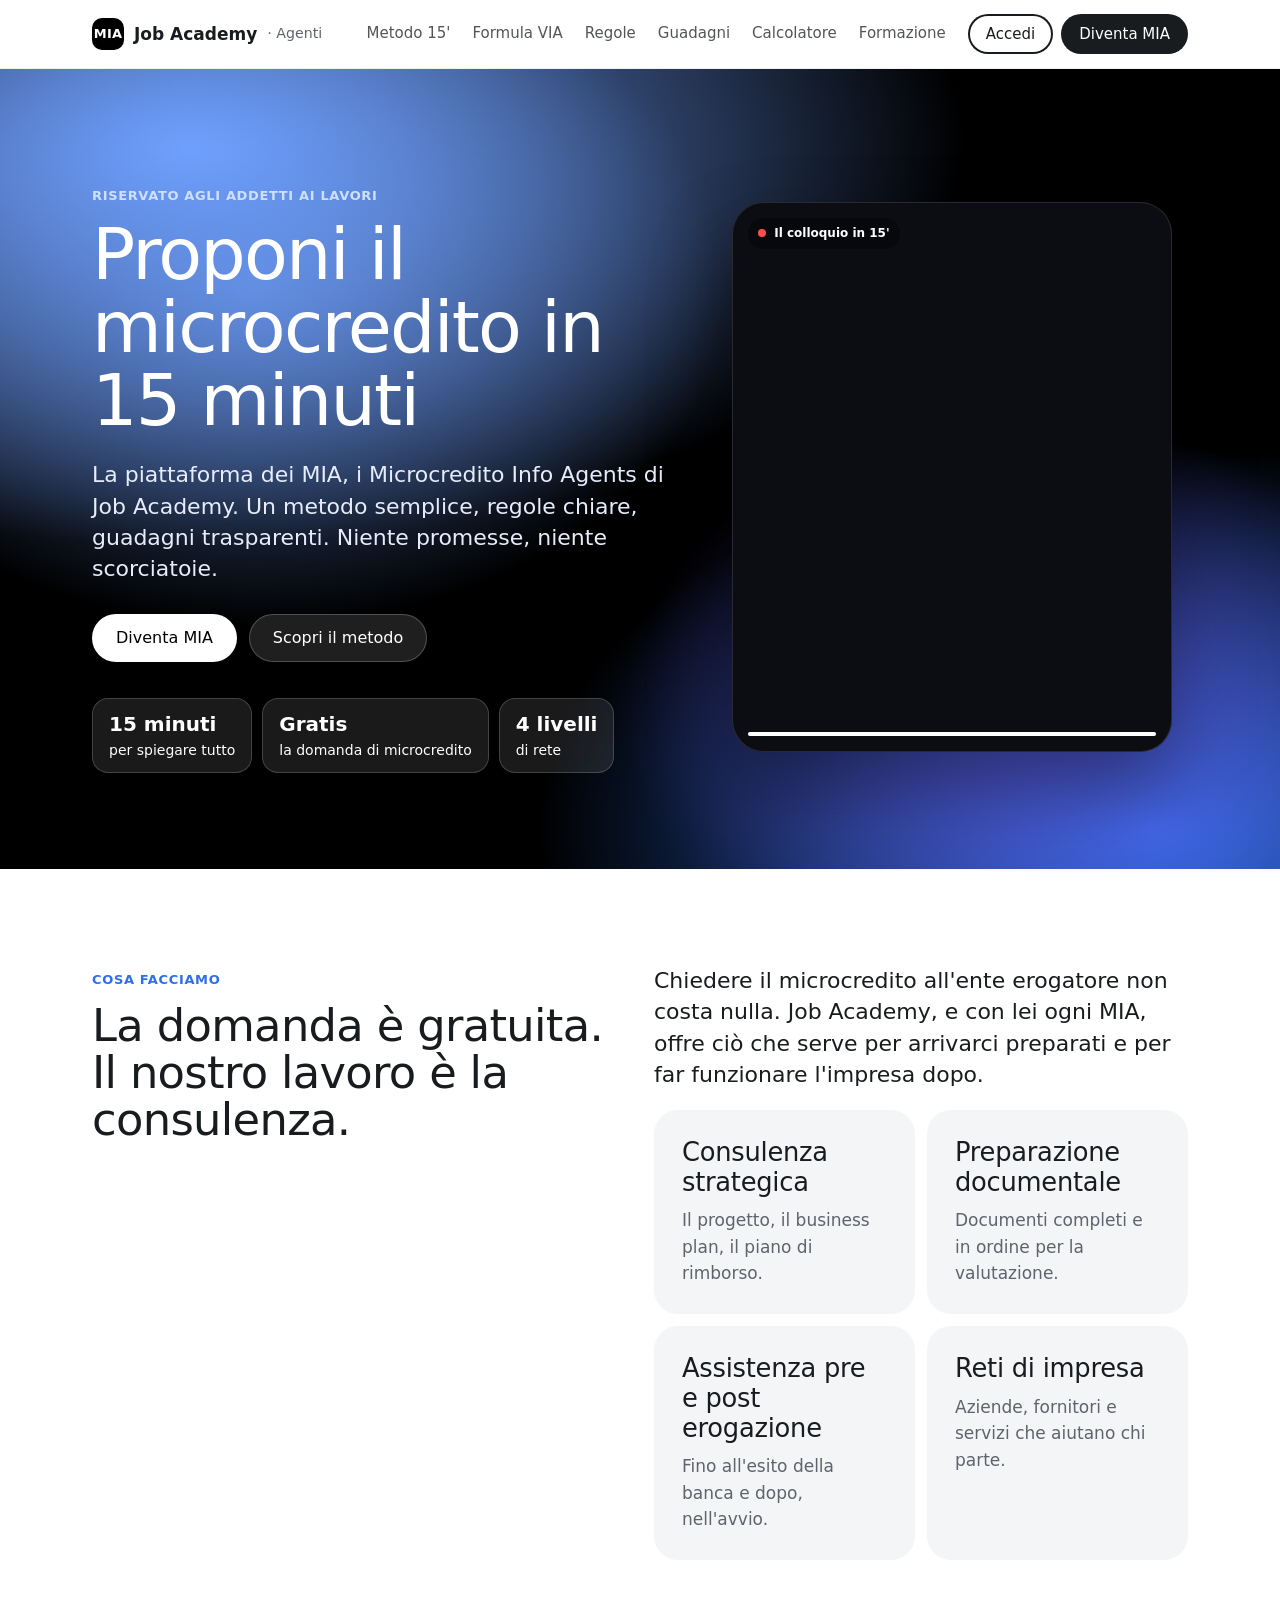
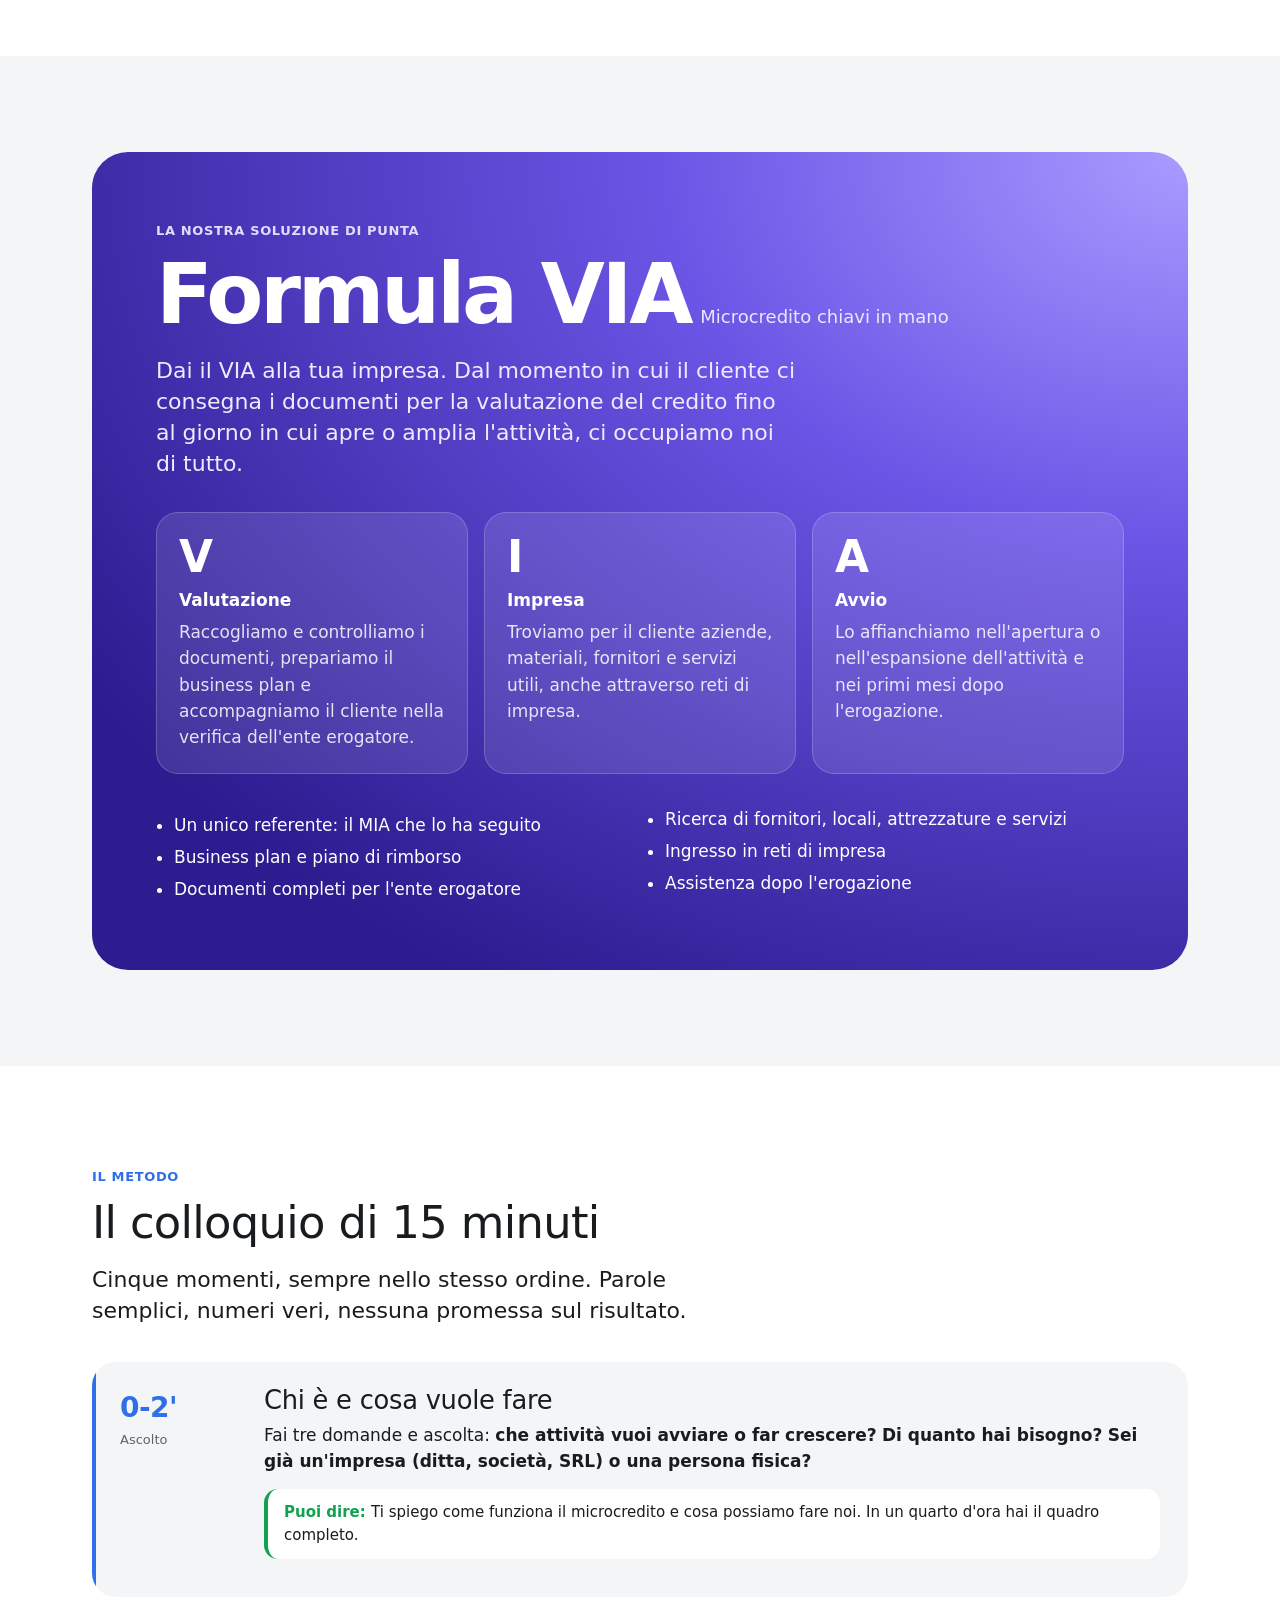
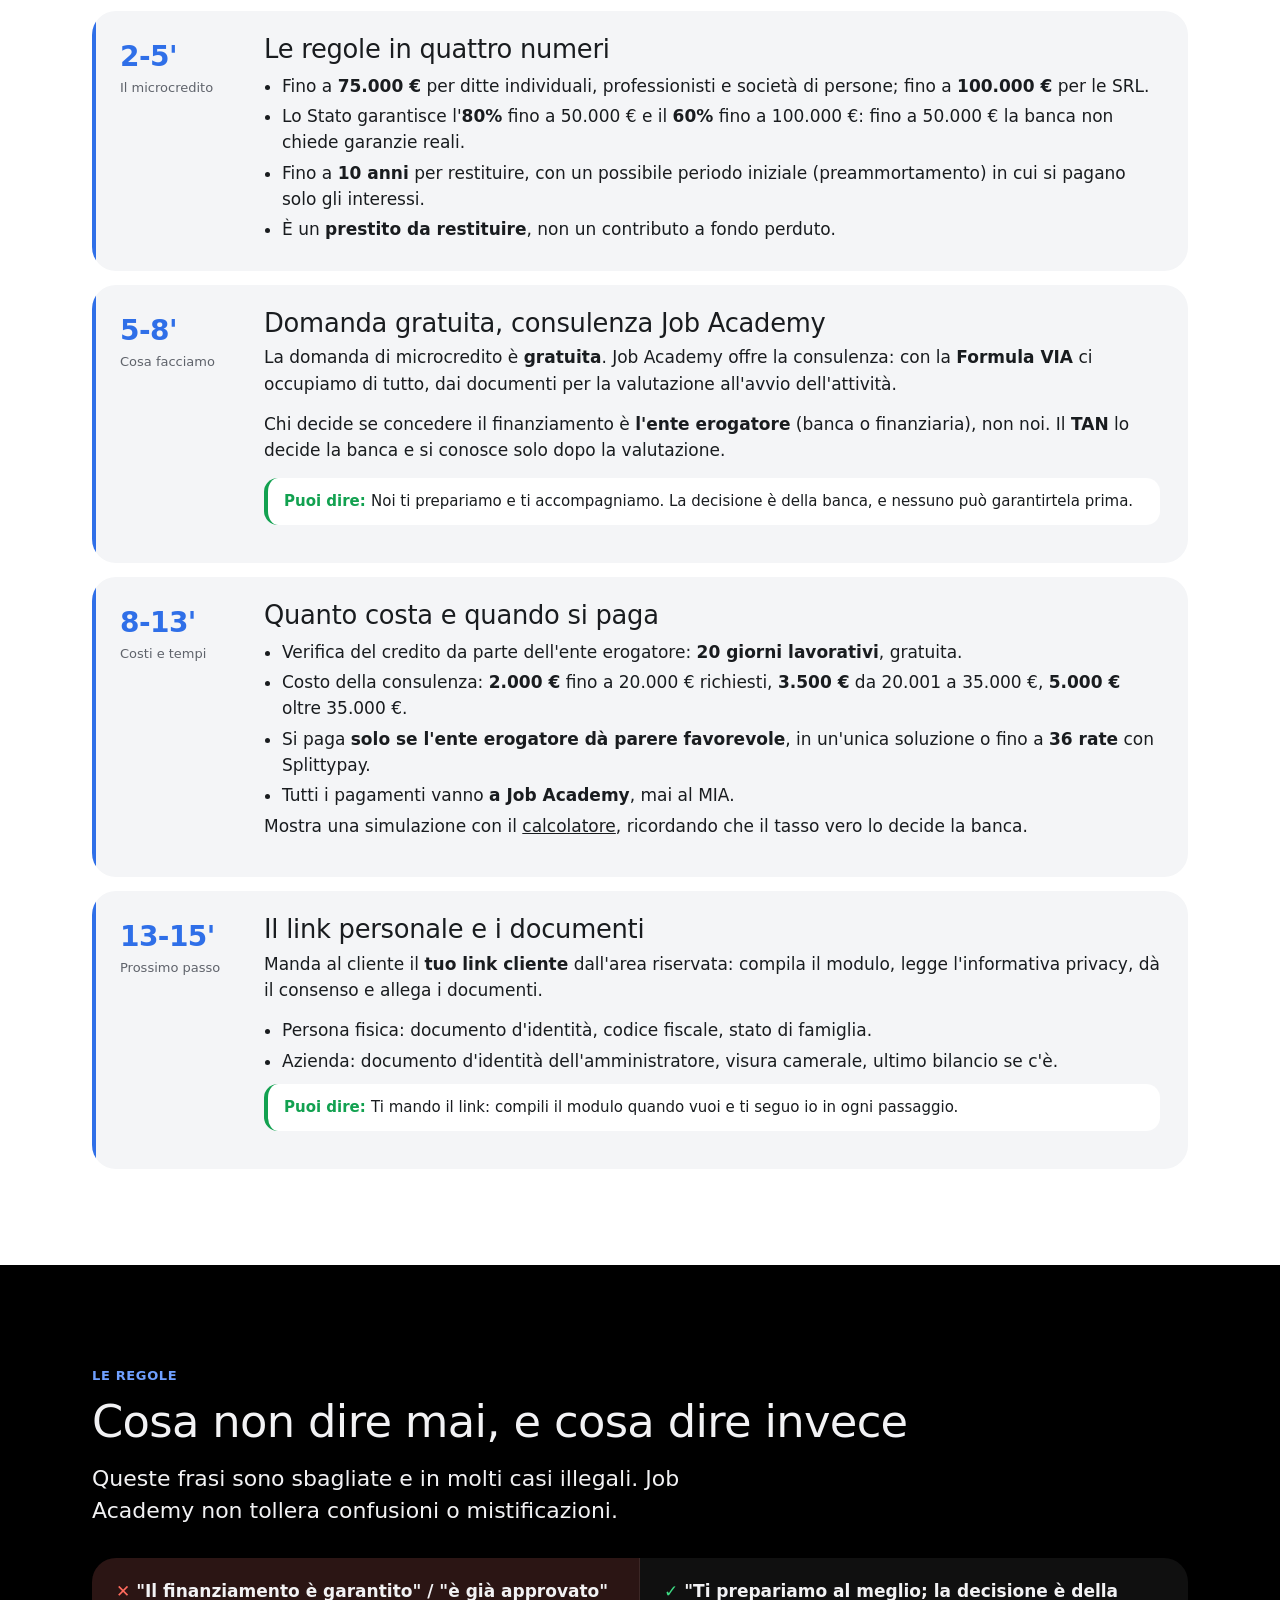
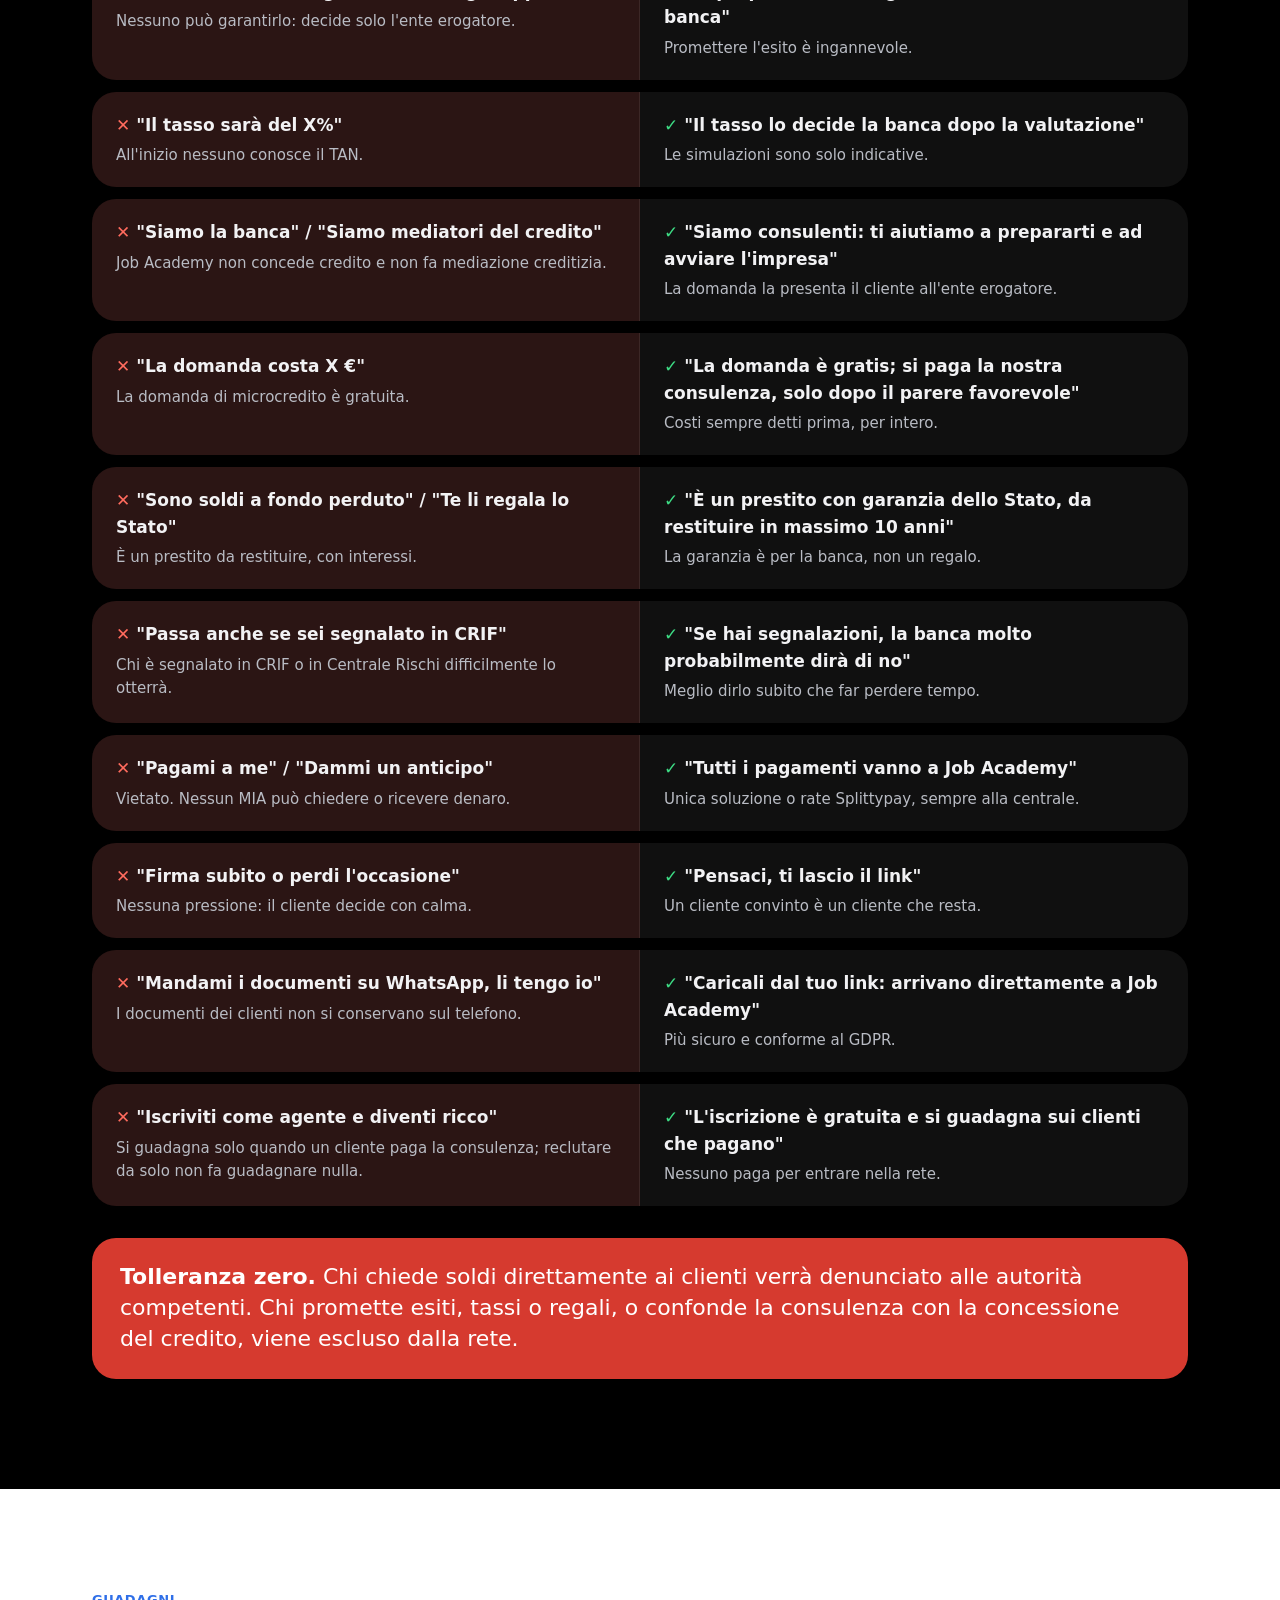
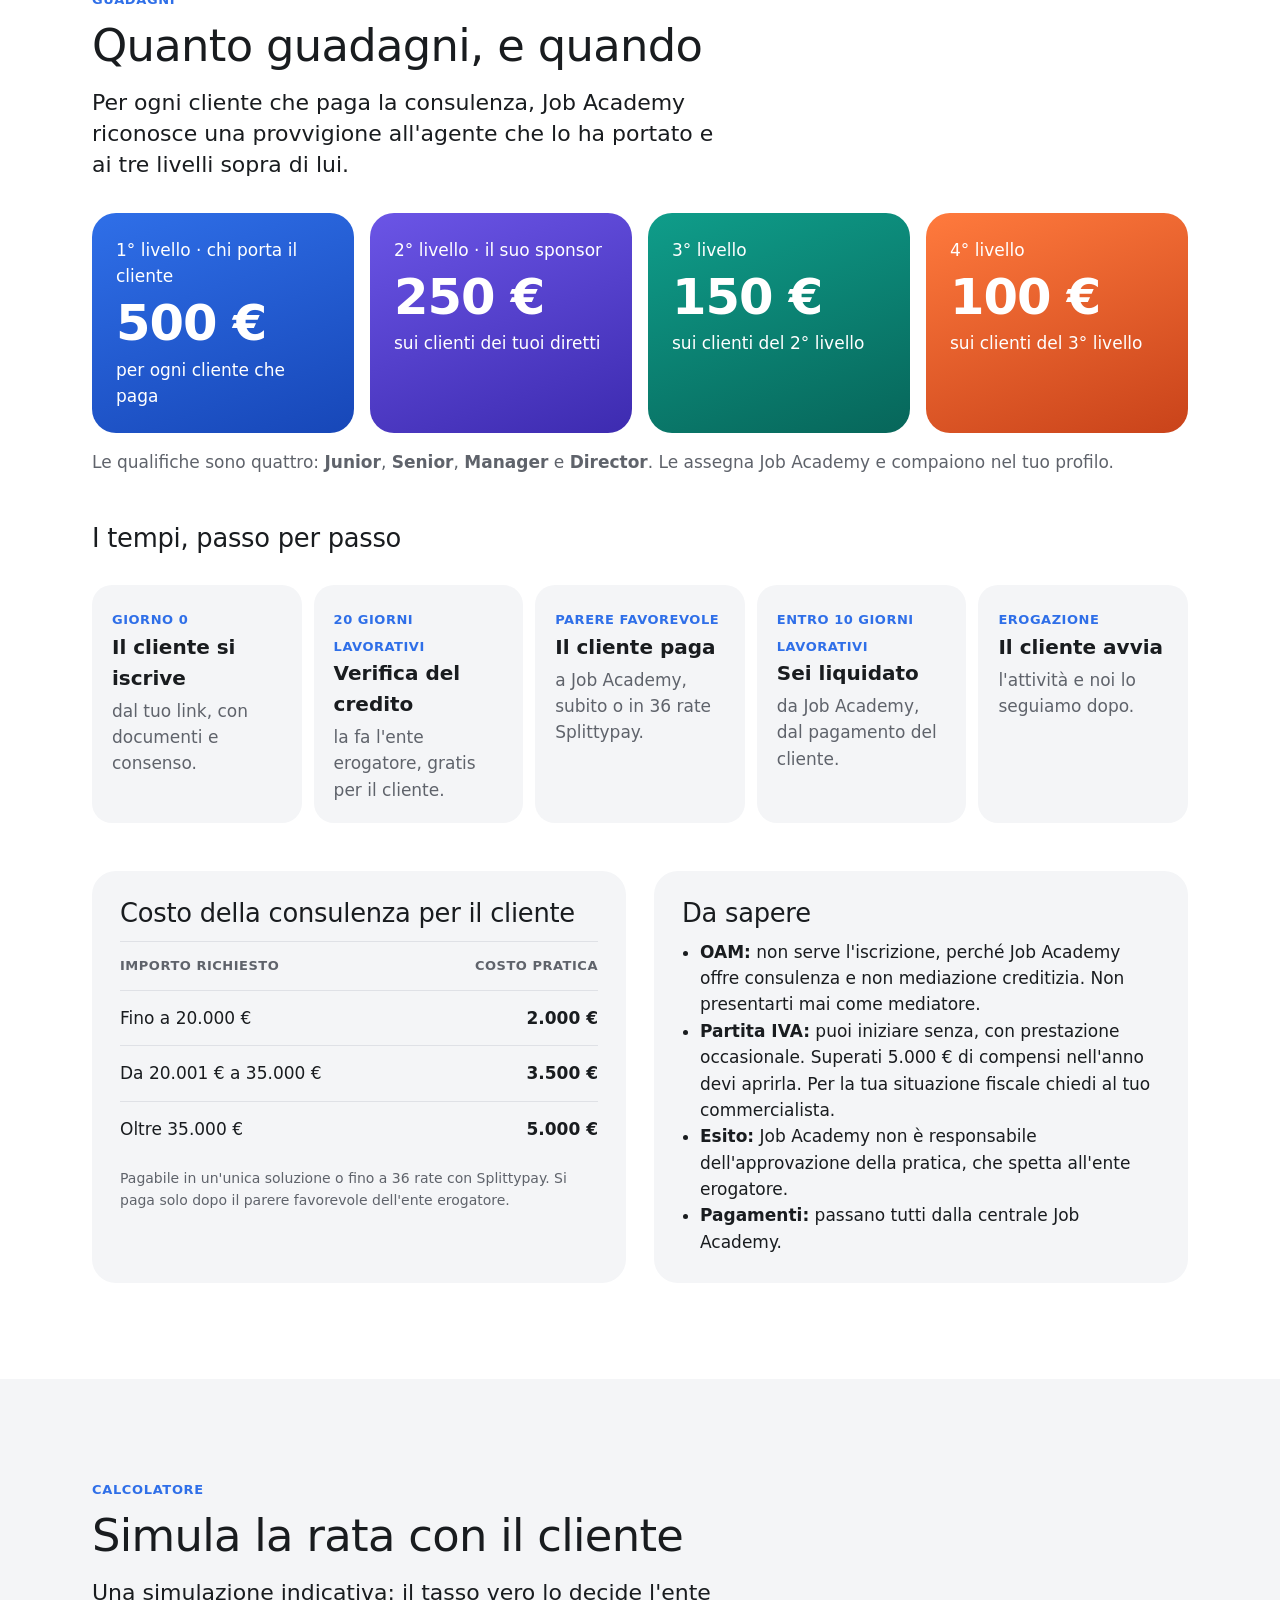
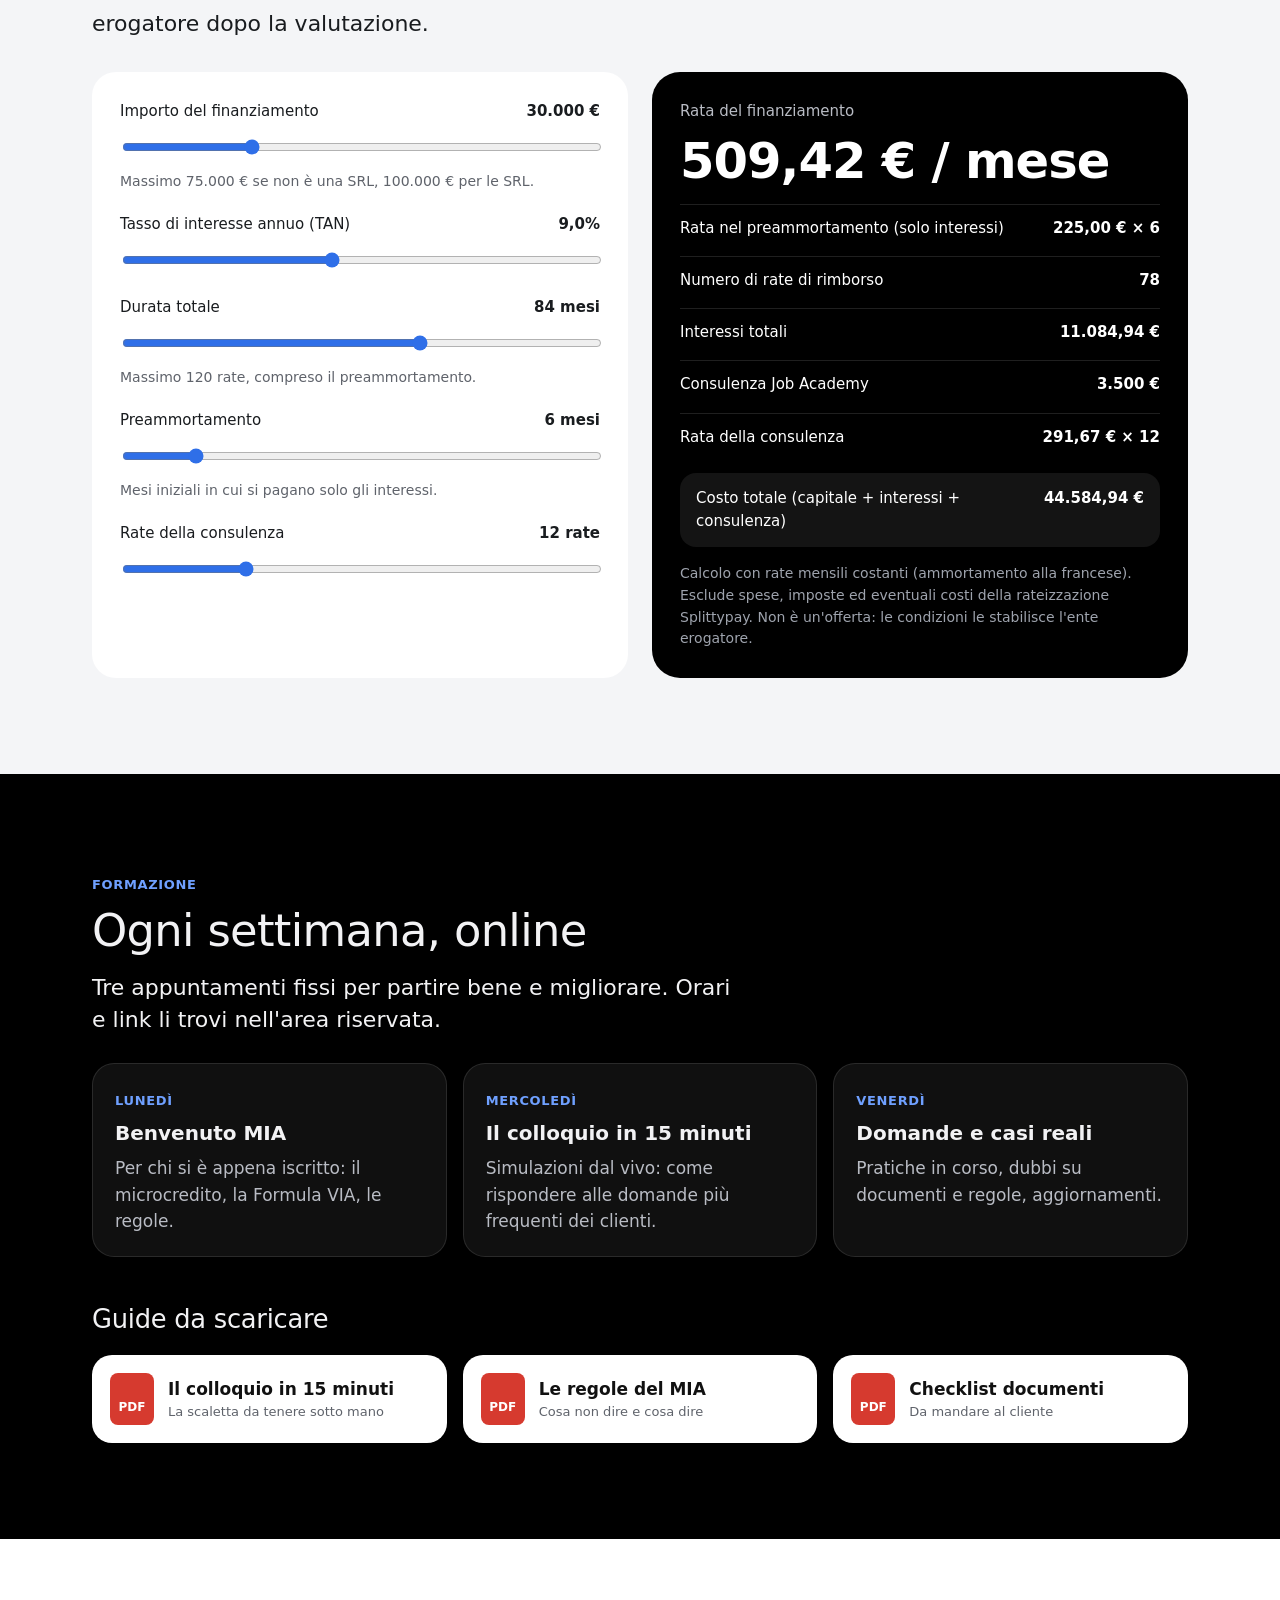
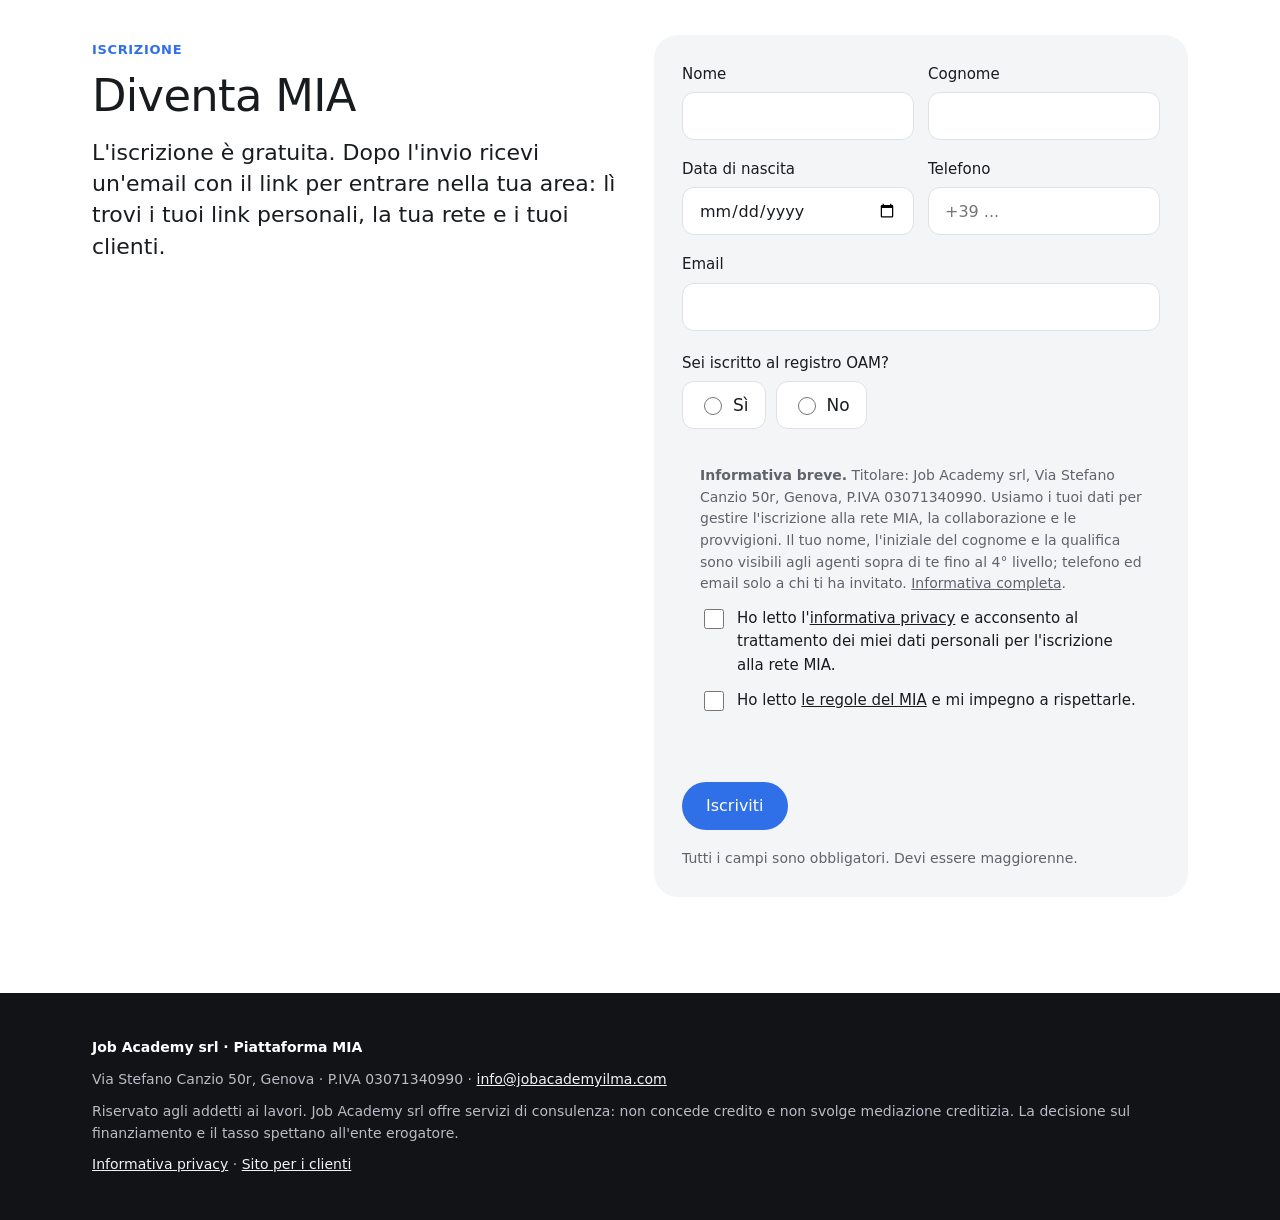
==== index.html @ 249602c2 "Iscrizione: errori ben visibili con il campo mancante, telefono in ogni formato, cache dei file aggi" ====
<!doctype html>
<html lang="it">
<head>
<meta charset="utf-8">
<meta name="viewport" content="width=device-width, initial-scale=1">
<title>Piattaforma MIA · Microcredito Info Agents | Job Academy srl</title>
<meta name="description" content="Area riservata ai MIA, i Microcredito Info Agents di Job Academy srl: come proporre il microcredito e la Formula VIA in 15 minuti, regole, guadagni, formazione e iscrizione.">
<meta name="robots" content="noindex, nofollow">
<meta name="theme-color" content="#000000">
<link rel="icon" href="favicon.svg" type="image/svg+xml">
<link rel="stylesheet" href="assets/styles.css?v=2">
</head>
<body>
<header class="nav">
  <div class="wrap">
    <a class="brand" href="#top"><span class="brand-mark" aria-hidden="true">MIA</span>Job Academy <small>· Agenti</small></a>
    <nav class="nav-links" aria-label="Sezioni">
      <a href="#metodo">Metodo 15'</a><a href="#via">Formula VIA</a><a href="#regole">Regole</a><a href="#guadagni">Guadagni</a><a href="#calcolatore">Calcolatore</a><a href="#formazione">Formazione</a>
    </nav>
    <div class="nav-cta"><a class="btn btn-sm btn-outline" href="accedi.html">Accedi</a><a class="btn btn-sm" href="#iscriviti">Diventa MIA</a></div>
  </div>
</header>

<main id="top">
  <section class="hero">
    <div class="wrap hero-grid">
      <div>
        <p class="kicker" style="color:#cfe0ff">Riservato agli addetti ai lavori</p>
        <h1>Proponi il microcredito in 15 minuti</h1>
        <p class="lead">La piattaforma dei MIA, i Microcredito Info Agents di Job Academy. Un metodo semplice, regole chiare, guadagni trasparenti. Niente promesse, niente scorciatoie.</p>
        <div class="ctas">
          <a class="btn btn-light" href="#iscriviti">Diventa MIA</a>
          <a class="btn btn-glass" href="#metodo">Scopri il metodo</a>
        </div>
        <div class="pills">
          <div class="pill"><b>15 minuti</b>per spiegare tutto</div>
          <div class="pill"><b>Gratis</b>la domanda di microcredito</div>
          <div class="pill"><b>4 livelli</b>di rete</div>
        </div>
      </div>
      <div class="scene" aria-label="Animazione: i cinque momenti del colloquio di 15 minuti">
        <span class="rec">Il colloquio in 15'</span>
        <div class="slides">
          <div class="slide"><span class="t">Minuti 0-2</span><span class="big">Ascolta</span><span class="sub">Chi è, cosa vuole fare, quanto gli serve.</span></div>
          <div class="slide"><span class="t">Minuti 2-5</span><span class="big">Fino a 100.000 €</span><span class="sub">Garanzia dello Stato, niente garanzie reali fino a 50.000 €, 10 anni per restituire.</span></div>
          <div class="slide"><span class="t">Minuti 5-8</span><span class="big">Formula VIA</span><div class="chiprow"><span>Valutazione</span><span>Impresa</span><span>Avvio</span></div><span class="sub">La domanda è gratuita. Noi offriamo la consulenza.</span></div>
          <div class="slide"><span class="t">Minuti 8-13</span><span class="big">Costi chiari</span><span class="sub">Si paga solo dopo il parere favorevole dell'ente erogatore. Anche in 36 rate.</span></div>
          <div class="slide"><span class="t">Minuti 13-15</span><span class="big">Il prossimo passo</span><span class="sub">Link personale, documenti, consenso privacy. Fatto.</span></div>
        </div>
        <div class="progress"><i></i></div>
      </div>
    </div>
  </section>

  <section id="chi-siamo">
    <div class="wrap grid2">
      <div class="reveal">
        <p class="kicker">Cosa facciamo</p>
        <h2>La domanda è gratuita. Il nostro lavoro è la consulenza.</h2>
      </div>
      <div class="reveal">
        <p class="lead">Chiedere il microcredito all'ente erogatore non costa nulla. Job Academy, e con lei ogni MIA, offre ciò che serve per arrivarci preparati e per far funzionare l'impresa dopo.</p>
        <div class="grid2" style="gap:12px;margin-top:20px">
          <div class="card"><h3>Consulenza strategica</h3><p class="muted" style="margin:0">Il progetto, il business plan, il piano di rimborso.</p></div>
          <div class="card"><h3>Preparazione documentale</h3><p class="muted" style="margin:0">Documenti completi e in ordine per la valutazione.</p></div>
          <div class="card"><h3>Assistenza pre e post erogazione</h3><p class="muted" style="margin:0">Fino all'esito della banca e dopo, nell'avvio.</p></div>
          <div class="card"><h3>Reti di impresa</h3><p class="muted" style="margin:0">Aziende, fornitori e servizi che aiutano chi parte.</p></div>
        </div>
      </div>
    </div>
  </section>

  <section id="via" class="soft">
    <div class="wrap">
      <div class="offer reveal">
        <p class="kicker" style="color:#e2dcff">La nostra soluzione di punta</p>
        <div class="logo-via">Formula VIA <small>Microcredito chiavi in mano</small></div>
        <p class="lead" style="color:#efeaff;margin-top:18px">Dai il VIA alla tua impresa. Dal momento in cui il cliente ci consegna i documenti per la valutazione del credito fino al giorno in cui apre o amplia l'attività, ci occupiamo noi di tutto.</p>
        <div class="via-letters">
          <div><b>V</b><strong>Valutazione</strong><p style="margin:6px 0 0;opacity:.85">Raccogliamo e controlliamo i documenti, prepariamo il business plan e accompagniamo il cliente nella verifica dell'ente erogatore.</p></div>
          <div><b>I</b><strong>Impresa</strong><p style="margin:6px 0 0;opacity:.85">Troviamo per il cliente aziende, materiali, fornitori e servizi utili, anche attraverso reti di impresa.</p></div>
          <div><b>A</b><strong>Avvio</strong><p style="margin:6px 0 0;opacity:.85">Lo affianchiamo nell'apertura o nell'espansione dell'attività e nei primi mesi dopo l'erogazione.</p></div>
        </div>
        <ul>
          <li>Un unico referente: il MIA che lo ha seguito</li>
          <li>Business plan e piano di rimborso</li>
          <li>Documenti completi per l'ente erogatore</li>
          <li>Ricerca di fornitori, locali, attrezzature e servizi</li>
          <li>Ingresso in reti di impresa</li>
          <li>Assistenza dopo l'erogazione</li>
        </ul>
      </div>
    </div>
  </section>

  <section id="metodo">
    <div class="wrap">
      <p class="kicker reveal">Il metodo</p>
      <h2 class="reveal">Il colloquio di 15 minuti</h2>
      <p class="lead reveal">Cinque momenti, sempre nello stesso ordine. Parole semplici, numeri veri, nessuna promessa sul risultato.</p>
      <div class="timeline">
        <div class="tstep"><div class="min">0-2'<small>Ascolto</small></div><div><h3>Chi è e cosa vuole fare</h3><p>Fai tre domande e ascolta: <strong>che attività vuoi avviare o far crescere?</strong> <strong>Di quanto hai bisogno?</strong> <strong>Sei già un'impresa (ditta, società, SRL) o una persona fisica?</strong></p><p class="say">Ti spiego come funziona il microcredito e cosa possiamo fare noi. In un quarto d'ora hai il quadro completo.</p></div></div>
        <div class="tstep"><div class="min">2-5'<small>Il microcredito</small></div><div><h3>Le regole in quattro numeri</h3><ul><li>Fino a <strong>75.000 €</strong> per ditte individuali, professionisti e società di persone; fino a <strong>100.000 €</strong> per le SRL.</li><li>Lo Stato garantisce l'<strong>80%</strong> fino a 50.000 € e il <strong>60%</strong> fino a 100.000 €: fino a 50.000 € la banca non chiede garanzie reali.</li><li>Fino a <strong>10 anni</strong> per restituire, con un possibile periodo iniziale (preammortamento) in cui si pagano solo gli interessi.</li><li>È un <strong>prestito da restituire</strong>, non un contributo a fondo perduto.</li></ul></div></div>
        <div class="tstep"><div class="min">5-8'<small>Cosa facciamo</small></div><div><h3>Domanda gratuita, consulenza Job Academy</h3><p>La domanda di microcredito è <strong>gratuita</strong>. Job Academy offre la consulenza: con la <strong>Formula VIA</strong> ci occupiamo di tutto, dai documenti per la valutazione all'avvio dell'attività.</p><p>Chi decide se concedere il finanziamento è <strong>l'ente erogatore</strong> (banca o finanziaria), non noi. Il <strong>TAN</strong> lo decide la banca e si conosce solo dopo la valutazione.</p><p class="say">Noi ti prepariamo e ti accompagniamo. La decisione è della banca, e nessuno può garantirtela prima.</p></div></div>
        <div class="tstep"><div class="min">8-13'<small>Costi e tempi</small></div><div><h3>Quanto costa e quando si paga</h3><ul><li>Verifica del credito da parte dell'ente erogatore: <strong>20 giorni lavorativi</strong>, gratuita.</li><li>Costo della consulenza: <strong>2.000 €</strong> fino a 20.000 € richiesti, <strong>3.500 €</strong> da 20.001 a 35.000 €, <strong>5.000 €</strong> oltre 35.000 €.</li><li>Si paga <strong>solo se l'ente erogatore dà parere favorevole</strong>, in un'unica soluzione o fino a <strong>36 rate</strong> con Splittypay.</li><li>Tutti i pagamenti vanno <strong>a Job Academy</strong>, mai al MIA.</li></ul><p>Mostra una simulazione con il <a href="#calcolatore">calcolatore</a>, ricordando che il tasso vero lo decide la banca.</p></div></div>
        <div class="tstep"><div class="min">13-15'<small>Prossimo passo</small></div><div><h3>Il link personale e i documenti</h3><p>Manda al cliente il <strong>tuo link cliente</strong> dall'area riservata: compila il modulo, legge l'informativa privacy, dà il consenso e allega i documenti.</p><ul><li>Persona fisica: documento d'identità, codice fiscale, stato di famiglia.</li><li>Azienda: documento d'identità dell'amministratore, visura camerale, ultimo bilancio se c'è.</li></ul><p class="say">Ti mando il link: compili il modulo quando vuoi e ti seguo io in ogni passaggio.</p></div></div>
      </div>
    </div>
  </section>

  <section id="regole" class="dark">
    <div class="wrap">
      <p class="kicker reveal">Le regole</p>
      <h2 class="reveal">Cosa non dire mai, e cosa dire invece</h2>
      <p class="lead reveal">Queste frasi sono sbagliate e in molti casi illegali. Job Academy non tollera confusioni o mistificazioni.</p>
      <div style="margin-top:32px">
        <div class="rule reveal"><div class="no"><b>"Il finanziamento è garantito" / "è già approvato"</b><p>Nessuno può garantirlo: decide solo l'ente erogatore.</p></div><div class="yes"><b>"Ti prepariamo al meglio; la decisione è della banca"</b><p>Promettere l'esito è ingannevole.</p></div></div>
        <div class="rule reveal"><div class="no"><b>"Il tasso sarà del X%"</b><p>All'inizio nessuno conosce il TAN.</p></div><div class="yes"><b>"Il tasso lo decide la banca dopo la valutazione"</b><p>Le simulazioni sono solo indicative.</p></div></div>
        <div class="rule reveal"><div class="no"><b>"Siamo la banca" / "Siamo mediatori del credito"</b><p>Job Academy non concede credito e non fa mediazione creditizia.</p></div><div class="yes"><b>"Siamo consulenti: ti aiutiamo a prepararti e ad avviare l'impresa"</b><p>La domanda la presenta il cliente all'ente erogatore.</p></div></div>
        <div class="rule reveal"><div class="no"><b>"La domanda costa X €"</b><p>La domanda di microcredito è gratuita.</p></div><div class="yes"><b>"La domanda è gratis; si paga la nostra consulenza, solo dopo il parere favorevole"</b><p>Costi sempre detti prima, per intero.</p></div></div>
        <div class="rule reveal"><div class="no"><b>"Sono soldi a fondo perduto" / "Te li regala lo Stato"</b><p>È un prestito da restituire, con interessi.</p></div><div class="yes"><b>"È un prestito con garanzia dello Stato, da restituire in massimo 10 anni"</b><p>La garanzia è per la banca, non un regalo.</p></div></div>
        <div class="rule reveal"><div class="no"><b>"Passa anche se sei segnalato in CRIF"</b><p>Chi è segnalato in CRIF o in Centrale Rischi difficilmente lo otterrà.</p></div><div class="yes"><b>"Se hai segnalazioni, la banca molto probabilmente dirà di no"</b><p>Meglio dirlo subito che far perdere tempo.</p></div></div>
        <div class="rule reveal"><div class="no"><b>"Pagami a me" / "Dammi un anticipo"</b><p>Vietato. Nessun MIA può chiedere o ricevere denaro.</p></div><div class="yes"><b>"Tutti i pagamenti vanno a Job Academy"</b><p>Unica soluzione o rate Splittypay, sempre alla centrale.</p></div></div>
        <div class="rule reveal"><div class="no"><b>"Firma subito o perdi l'occasione"</b><p>Nessuna pressione: il cliente decide con calma.</p></div><div class="yes"><b>"Pensaci, ti lascio il link"</b><p>Un cliente convinto è un cliente che resta.</p></div></div>
        <div class="rule reveal"><div class="no"><b>"Mandami i documenti su WhatsApp, li tengo io"</b><p>I documenti dei clienti non si conservano sul telefono.</p></div><div class="yes"><b>"Caricali dal tuo link: arrivano direttamente a Job Academy"</b><p>Più sicuro e conforme al GDPR.</p></div></div>
        <div class="rule reveal"><div class="no"><b>"Iscriviti come agente e diventi ricco"</b><p>Si guadagna solo quando un cliente paga la consulenza; reclutare da solo non fa guadagnare nulla.</p></div><div class="yes"><b>"L'iscrizione è gratuita e si guadagna sui clienti che pagano"</b><p>Nessuno paga per entrare nella rete.</p></div></div>
      </div>
      <p class="warning reveal"><strong>Tolleranza zero.</strong> Chi chiede soldi direttamente ai clienti verrà denunciato alle autorità competenti. Chi promette esiti, tassi o regali, o confonde la consulenza con la concessione del credito, viene escluso dalla rete.</p>
    </div>
  </section>

  <section id="guadagni">
    <div class="wrap">
      <p class="kicker reveal">Guadagni</p>
      <h2 class="reveal">Quanto guadagni, e quando</h2>
      <p class="lead reveal">Per ogni cliente che paga la consulenza, Job Academy riconosce una provvigione all'agente che lo ha portato e ai tre livelli sopra di lui.</p>
      <div class="levels">
        <div class="level reveal"><span>1° livello · chi porta il cliente</span><b>500 €</b><span>per ogni cliente che paga</span></div>
        <div class="level reveal"><span>2° livello · il suo sponsor</span><b>250 €</b><span>sui clienti dei tuoi diretti</span></div>
        <div class="level reveal"><span>3° livello</span><b>150 €</b><span>sui clienti del 2° livello</span></div>
        <div class="level reveal"><span>4° livello</span><b>100 €</b><span>sui clienti del 3° livello</span></div>
      </div>
      <p class="muted reveal" style="margin-top:16px">Le qualifiche sono quattro: <strong>Junior</strong>, <strong>Senior</strong>, <strong>Manager</strong> e <strong>Director</strong>. Le assegna Job Academy e compaiono nel tuo profilo.</p>

      <h3 class="reveal" style="margin-top:48px">I tempi, passo per passo</h3>
      <div class="flow">
        <div class="reveal"><span class="when">Giorno 0</span><b>Il cliente si iscrive</b><span class="muted">dal tuo link, con documenti e consenso.</span></div>
        <div class="reveal"><span class="when">20 giorni lavorativi</span><b>Verifica del credito</b><span class="muted">la fa l'ente erogatore, gratis per il cliente.</span></div>
        <div class="reveal"><span class="when">Parere favorevole</span><b>Il cliente paga</b><span class="muted">a Job Academy, subito o in 36 rate Splittypay.</span></div>
        <div class="reveal"><span class="when">Entro 10 giorni lavorativi</span><b>Sei liquidato</b><span class="muted">da Job Academy, dal pagamento del cliente.</span></div>
        <div class="reveal"><span class="when">Erogazione</span><b>Il cliente avvia</b><span class="muted">l'attività e noi lo seguiamo dopo.</span></div>
      </div>

      <div class="grid2" style="margin-top:48px">
        <div class="card reveal">
          <h3>Costo della consulenza per il cliente</h3>
          <table class="price">
            <tr><th>Importo richiesto</th><th>Costo pratica</th></tr>
            <tr><td>Fino a 20.000 €</td><td>2.000 €</td></tr>
            <tr><td>Da 20.001 € a 35.000 €</td><td>3.500 €</td></tr>
            <tr><td>Oltre 35.000 €</td><td>5.000 €</td></tr>
          </table>
          <p class="small muted" style="margin-top:12px">Pagabile in un'unica soluzione o fino a 36 rate con Splittypay. Si paga solo dopo il parere favorevole dell'ente erogatore.</p>
        </div>
        <div class="card reveal">
          <h3>Da sapere</h3>
          <ul style="padding-left:18px;margin:0">
            <li><strong>OAM:</strong> non serve l'iscrizione, perché Job Academy offre consulenza e non mediazione creditizia. Non presentarti mai come mediatore.</li>
            <li><strong>Partita IVA:</strong> puoi iniziare senza, con prestazione occasionale. Superati 5.000 € di compensi nell'anno devi aprirla. Per la tua situazione fiscale chiedi al tuo commercialista.</li>
            <li><strong>Esito:</strong> Job Academy non è responsabile dell'approvazione della pratica, che spetta all'ente erogatore.</li>
            <li><strong>Pagamenti:</strong> passano tutti dalla centrale Job Academy.</li>
          </ul>
        </div>
      </div>
    </div>
  </section>

  <section id="calcolatore" class="soft">
    <div class="wrap">
      <p class="kicker reveal">Calcolatore</p>
      <h2 class="reveal">Simula la rata con il cliente</h2>
      <p class="lead reveal">Una simulazione indicativa: il tasso vero lo decide l'ente erogatore dopo la valutazione.</p>
      <div class="calc">
        <div class="card" id="calc-in">
          <div class="field"><label for="c-imp">Importo del finanziamento <output id="o-imp"></output></label><input type="range" id="c-imp" min="5000" max="100000" step="1000" value="30000"><span class="small muted">Massimo 75.000 € se non è una SRL, 100.000 € per le SRL.</span></div>
          <div class="field"><label for="c-tan">Tasso di interesse annuo (TAN) <output id="o-tan"></output></label><input type="range" id="c-tan" min="6" max="12.9" step="0.1" value="9"></div>
          <div class="field"><label for="c-dur">Durata totale <output id="o-dur"></output></label><input type="range" id="c-dur" min="24" max="120" step="6" value="84"><span class="small muted">Massimo 120 rate, compreso il preammortamento.</span></div>
          <div class="field"><label for="c-pre">Preammortamento <output id="o-pre"></output></label><input type="range" id="c-pre" min="3" max="24" step="1" value="6"><span class="small muted">Mesi iniziali in cui si pagano solo gli interessi.</span></div>
          <div class="field" style="margin:0"><label for="c-rc">Rate della consulenza <output id="o-rc"></output></label><input type="range" id="c-rc" min="4" max="36" step="1" value="12"></div>
        </div>
        <div class="result" aria-live="polite">
          <div class="hl">Rata del finanziamento<b id="r-rata">—</b></div>
          <div class="row"><span>Rata nel preammortamento (solo interessi)</span><b id="r-pre">—</b></div>
          <div class="row"><span>Numero di rate di rimborso</span><b id="r-n">—</b></div>
          <div class="row"><span>Interessi totali</span><b id="r-int">—</b></div>
          <div class="row"><span>Consulenza Job Academy</span><b id="r-cons">—</b></div>
          <div class="row"><span>Rata della consulenza</span><b id="r-rcons">—</b></div>
          <div class="row total"><span>Costo totale (capitale + interessi + consulenza)</span><b id="r-tot">—</b></div>
          <p class="small" style="color:#9ea3ad;margin:12px 0 0">Calcolo con rate mensili costanti (ammortamento alla francese). Esclude spese, imposte ed eventuali costi della rateizzazione Splittypay. Non è un'offerta: le condizioni le stabilisce l'ente erogatore.</p>
        </div>
      </div>
    </div>
  </section>

  <section id="formazione" class="dark">
    <div class="wrap">
      <p class="kicker reveal">Formazione</p>
      <h2 class="reveal">Ogni settimana, online</h2>
      <p class="lead reveal">Tre appuntamenti fissi per partire bene e migliorare. Orari e link li trovi nell'area riservata.</p>
      <div class="week">
        <div class="reveal"><span class="day">Lunedì</span><b>Benvenuto MIA</b><span class="muted">Per chi si è appena iscritto: il microcredito, la Formula VIA, le regole.</span></div>
        <div class="reveal"><span class="day">Mercoledì</span><b>Il colloquio in 15 minuti</b><span class="muted">Simulazioni dal vivo: come rispondere alle domande più frequenti dei clienti.</span></div>
        <div class="reveal"><span class="day">Venerdì</span><b>Domande e casi reali</b><span class="muted">Pratiche in corso, dubbi su documenti e regole, aggiornamenti.</span></div>
      </div>
      <h3 class="reveal" style="margin-top:48px">Guide da scaricare</h3>
      <div class="downloads">
        <a class="dl reveal" href="guide/guida-15-minuti.pdf" download><i>PDF</i><span><b>Il colloquio in 15 minuti</b><small>La scaletta da tenere sotto mano</small></span></a>
        <a class="dl reveal" href="guide/regole-mia.pdf" download><i>PDF</i><span><b>Le regole del MIA</b><small>Cosa non dire e cosa dire</small></span></a>
        <a class="dl reveal" href="guide/checklist-documenti.pdf" download><i>PDF</i><span><b>Checklist documenti</b><small>Da mandare al cliente</small></span></a>
      </div>
    </div>
  </section>

  <section id="iscriviti">
    <div class="wrap grid2">
      <div class="reveal">
        <p class="kicker">Iscrizione</p>
        <h2>Diventa MIA</h2>
        <p class="lead">L'iscrizione è gratuita. Dopo l'invio ricevi un'email con il link per entrare nella tua area: lì trovi i tuoi link personali, la tua rete e i tuoi clienti.</p>
        <p id="invited" hidden></p>
      </div>
      <div class="card reveal" id="reg-card">
        <form id="reg" novalidate>
          <input type="text" name="sito" class="hp" tabindex="-1" autocomplete="off" aria-hidden="true">
          <div class="row">
            <label class="f">Nome<input type="text" name="nome" autocomplete="given-name" required></label>
            <label class="f">Cognome<input type="text" name="cognome" autocomplete="family-name" required></label>
          </div>
          <div class="row">
            <label class="f">Data di nascita<input type="date" name="data_nascita" required></label>
            <label class="f">Telefono<input type="tel" name="telefono" autocomplete="tel" placeholder="+39 ..." required></label>
          </div>
          <label class="f">Email<input type="email" name="email" autocomplete="email" required></label>
          <div><span style="font-weight:500;font-size:15px">Sei iscritto al registro OAM?</span>
            <div class="radio"><label><input type="radio" name="oam" value="true" required>Sì</label><label><input type="radio" name="oam" value="false">No</label></div>
          </div>
          <div class="gdpr">
            <p><strong>Informativa breve.</strong> Titolare: Job Academy srl, Via Stefano Canzio 50r, Genova, P.IVA 03071340990. Usiamo i tuoi dati per gestire l'iscrizione alla rete MIA, la collaborazione e le provvigioni. Il tuo nome, l'iniziale del cognome e la qualifica sono visibili agli agenti sopra di te fino al 4° livello; telefono ed email solo a chi ti ha invitato. <a href="privacy.html" target="_blank" rel="noopener">Informativa completa</a>.</p>
            <label class="check"><input type="checkbox" name="consenso" required><span>Ho letto l'<a href="privacy.html" target="_blank" rel="noopener">informativa privacy</a> e acconsento al trattamento dei miei dati personali per l'iscrizione alla rete MIA.</span></label>
            <label class="check"><input type="checkbox" name="regole" required><span>Ho letto <a href="#regole">le regole del MIA</a> e mi impegno a rispettarle.</span></label>
          </div>
          <p class="err" aria-live="polite"></p>
          <div><button class="btn btn-blue" type="submit">Iscriviti</button></div>
          <p class="small muted" style="margin:0">Tutti i campi sono obbligatori. Devi essere maggiorenne.</p>
        </form>
      </div>
    </div>
  </section>
</main>

<footer>
  <div class="wrap">
    <strong style="color:#fff">Job Academy srl · Piattaforma MIA</strong>
    <span>Via Stefano Canzio 50r, Genova · P.IVA 03071340990 · <a href="mailto:info@jobacademyilma.com">info@jobacademyilma.com</a></span>
    <span>Riservato agli addetti ai lavori. Job Academy srl offre servizi di consulenza: non concede credito e non svolge mediazione creditizia. La decisione sul finanziamento e il tasso spettano all'ente erogatore.</span>
    <span><a href="privacy.html">Informativa privacy</a> · <a href="https://microcredito.jobacademysrl.com">Sito per i clienti</a></span>
  </div>
</footer>

<script src="config.js?v=2"></script>
<script src="vendor/supabase.js"></script>
<script src="assets/common.js?v=2"></script>
<script src="assets/home.js?v=2"></script>
</body>
</html>
---- assets/styles.css ----
/* Piattaforma MIA · stesso sistema visivo del sito microcredito (palette neutra, bottoni a pillola,
   card 20-32px, bande chiare/scure, gradiente blu). Nessun font, logo o immagine di terzi. */
:root {
  --font: system-ui, -apple-system, "Segoe UI", Roboto, Helvetica, Arial, sans-serif;
  --display: clamp(40px, 1.6rem + 3.6vw, 80px);
  --h2: clamp(32px, 1.6rem + 1.5vw, 52px);
  --h3: clamp(21px, 1.05rem + .7vw, 28px);
  --lead: clamp(18px, 1rem + .48vw, 22px);
  --body: clamp(16px, .95rem + .19vw, 17px);
  --bg: #fff; --surface: #f4f5f7; --ink: #191c1f; --muted: #5f636b; --line: #dfe1e6;
  --dark: #000; --dark-2: #111317; --on-dark: #f2f2f4; --on-dark-muted: #b9bcc4;
  --blue: #2f6fe8; --blue-2: #6fa0ff; --green: #12a150; --red: #d63a2f; --amber: #e8a317; --violet: #6b55e6;
  --radius: 24px; --pill: 999px; --nav: 68px; --wrap: 1160px;
  --ease: cubic-bezier(.15, .5, .5, 1);
}
*, *::before, *::after { box-sizing: border-box; }
html { scroll-behavior: smooth; -webkit-text-size-adjust: 100%; }
body { margin: 0; background: var(--bg); color: var(--ink); font: 400 var(--body)/1.55 var(--font); }
img, svg, video { max-width: 100%; }
a { color: inherit; }
:focus-visible { outline: 3px solid var(--blue); outline-offset: 3px; }
.wrap { max-width: var(--wrap); margin: 0 auto; padding: 0 32px; }
@media (max-width: 600px) { .wrap { padding: 0 16px; } }
h1, h2, h3 { font-weight: 500; margin: 0; }
h1 { font-size: var(--display); line-height: 1.02; letter-spacing: -.025em; }
h2 { font-size: var(--h2); line-height: 1.05; letter-spacing: -.015em; margin-bottom: 18px; }
h3 { font-size: var(--h3); line-height: 1.15; letter-spacing: -.01em; margin-bottom: 10px; }
p { margin: 0 0 14px; }
.lead { font-size: var(--lead); line-height: 1.42; max-width: 46ch; }
.muted { color: var(--muted); }
.small { font-size: 14px; }
.kicker { display: inline-block; font-size: 13px; font-weight: 600; letter-spacing: .05em; text-transform: uppercase; color: var(--blue); margin: 0 0 12px; }
section { padding: 96px 0; }
@media (max-width: 600px) { section { padding: 64px 0; } }
.dark { background: var(--dark); color: var(--on-dark); }
.dark .muted { color: var(--on-dark-muted); }
.dark .kicker { color: var(--blue-2); }
.soft { background: var(--surface); }
.grid2 { display: grid; grid-template-columns: 1fr 1fr; gap: 28px; }
.grid2 > *, .grid3 > *, .grid4 > * { min-width: 0; }
.grid3 { display: grid; grid-template-columns: repeat(3, 1fr); gap: 20px; }
.grid4 { display: grid; grid-template-columns: repeat(4, 1fr); gap: 16px; }
@media (max-width: 900px) { .grid2, .grid3 { grid-template-columns: 1fr; } .grid4 { grid-template-columns: 1fr 1fr; } }
@media (max-width: 480px) { .grid4 { grid-template-columns: 1fr; } }
.card { background: var(--surface); border-radius: var(--radius); padding: 28px; }
.soft .card { background: #fff; }
.dark .card { background: #ffffff12; }

/* nav */
.nav { position: sticky; top: 0; z-index: 50; background: color-mix(in oklab, #fff 86%, transparent); backdrop-filter: blur(16px); -webkit-backdrop-filter: blur(16px); border-bottom: 1px solid #0000000f; transition: box-shadow .3s var(--ease); }
.nav.scrolled { box-shadow: 0 8px 30px #0000000f; }
.nav .wrap { display: flex; align-items: center; gap: 22px; height: var(--nav); }
.brand { display: flex; align-items: center; gap: 10px; font-weight: 700; text-decoration: none; white-space: nowrap; }
.brand-mark { width: 32px; height: 32px; border-radius: 10px; background: #000; color: #fff; display: grid; place-items: center; font-size: 13px; letter-spacing: .02em; }
.brand small { font-weight: 500; color: var(--muted); }
.nav-links { display: flex; gap: 22px; margin-left: auto; font-size: 15px; font-weight: 500; }
.nav-links a { text-decoration: none; opacity: .75; } .nav-links a:hover { opacity: 1; }
.nav-cta { display: flex; gap: 8px; margin-left: auto; }
.nav-links + .nav-cta { margin-left: 0; }
@media (max-width: 980px) { .nav-links { display: none; } .nav-cta { margin-left: auto; } }
@media (max-width: 480px) { .brand small { display: none; } .nav-cta .btn-outline { display: none; } }

/* buttons */
.btn { display: inline-flex; align-items: center; justify-content: center; gap: 8px; height: 48px; padding: 0 24px; border-radius: var(--pill); border: 0; background: #191c1f; color: #fff;
  font: 500 16px/1 var(--font); text-decoration: none; cursor: pointer; white-space: nowrap; transition: transform .25s var(--ease), filter .25s var(--ease), background .25s var(--ease); }
.btn:hover { filter: brightness(1.18); } .btn:active { transform: scale(.97); }
.btn-light { background: #fff; color: #000; }
.btn-blue { background: var(--blue); }
.btn-glass { background: #ffffff1f; color: #fff; backdrop-filter: blur(16px); -webkit-backdrop-filter: blur(16px); box-shadow: inset 0 0 0 1px #ffffff38; }
.btn-outline { background: transparent; color: inherit; box-shadow: inset 0 0 0 2px currentColor; }
.btn-sm { height: 40px; padding: 0 18px; font-size: 15px; }
.btn-xs { height: 32px; padding: 0 12px; font-size: 13px; }
.btn[disabled] { opacity: .5; cursor: not-allowed; }

/* hero */
.hero { position: relative; overflow: hidden; isolation: isolate; color: #fff; padding: 112px 0 96px;
  background: radial-gradient(110% 90% at 15% 10%, #6fa0ff 0%, transparent 55%), radial-gradient(80% 80% at 90% 95%, #2f6fe8 0%, transparent 60%), #000; }
.hero::before { content: ""; position: absolute; inset: -25%; z-index: -1; pointer-events: none;
  background: radial-gradient(35% 40% at 30% 35%, #6fa0ffb3 0%, transparent 70%), radial-gradient(30% 35% at 70% 70%, #6b55e6aa 0%, transparent 70%);
  animation: drift 18s var(--ease) infinite alternate; }
@keyframes drift { from { transform: translate3d(-4%, -3%, 0) scale(1); } to { transform: translate3d(5%, 4%, 0) scale(1.15); } }
.hero .lead { color: #e6ecfb; margin: 22px 0 30px; }
.hero-grid { display: grid; grid-template-columns: 1.1fr .9fr; gap: 48px; align-items: center; }
@media (max-width: 960px) { .hero-grid { grid-template-columns: 1fr; } }
.ctas { display: flex; flex-wrap: wrap; gap: 12px; }
.pills { display: flex; flex-wrap: wrap; gap: 10px; margin-top: 36px; }
.pill { padding: 10px 16px; border-radius: 16px; background: #ffffff1a; border: 1px solid #ffffff2e; backdrop-filter: blur(16px); -webkit-backdrop-filter: blur(16px); font-size: 14px; }
.pill b { display: block; font-size: 20px; font-weight: 600; }

/* "video" scenes: looping CSS animations in a device frame */
.scene { position: relative; border-radius: 32px; overflow: hidden; background: #0b0d12; box-shadow: 0 40px 80px #00000066, inset 0 0 0 1px #ffffff1f; aspect-ratio: 4 / 5; max-width: 440px; margin: 0 auto; width: 100%; }
.scene .rec { position: absolute; top: 16px; left: 16px; display: flex; align-items: center; gap: 8px; font-size: 12px; font-weight: 600; color: #fff; background: #00000066; padding: 6px 10px; border-radius: 99px; z-index: 3; }
.scene .rec::before { content: ""; width: 8px; height: 8px; border-radius: 50%; background: #ff4d4d; animation: blink 1.2s infinite; }
@keyframes blink { 50% { opacity: .2; } }
.scene .progress { position: absolute; left: 16px; right: 16px; bottom: 16px; height: 4px; border-radius: 4px; background: #ffffff26; z-index: 3; overflow: hidden; }
.scene .progress i { position: absolute; inset: 0; background: #fff; transform-origin: left; animation: prog 15s linear infinite; }
@keyframes prog { from { transform: scaleX(0); } to { transform: scaleX(1); } }
.slides { position: absolute; inset: 0; }
.slide { position: absolute; inset: 0; display: grid; align-content: center; gap: 14px; padding: 48px 32px; color: #fff; opacity: 0; animation: slide 15s infinite; }
.slide:nth-child(1) { animation-delay: 0s; background: radial-gradient(90% 70% at 20% 10%, #2f6fe8, #0b0d12 70%); }
.slide:nth-child(2) { animation-delay: 3s; background: radial-gradient(90% 70% at 80% 10%, #6b55e6, #0b0d12 70%); }
.slide:nth-child(3) { animation-delay: 6s; background: radial-gradient(90% 70% at 20% 90%, #0f9d8a, #0b0d12 70%); }
.slide:nth-child(4) { animation-delay: 9s; background: radial-gradient(90% 70% at 80% 90%, #ff7a3d, #0b0d12 70%); }
.slide:nth-child(5) { animation-delay: 12s; background: radial-gradient(90% 70% at 50% 0%, #12a150, #0b0d12 70%); }
@keyframes slide { 0% { opacity: 0; transform: scale(1.06); } 3%, 18% { opacity: 1; transform: scale(1); } 21%, 100% { opacity: 0; transform: scale(.98); } }
.slide .t { font-size: 14px; font-weight: 600; letter-spacing: .04em; text-transform: uppercase; opacity: .8; }
.slide .big { font-size: clamp(30px, 1.2rem + 2.4vw, 44px); line-height: 1.05; font-weight: 600; letter-spacing: -.02em; }
.slide .sub { font-size: 16px; color: #ffffffd0; max-width: 30ch; }
.slide .chiprow { display: flex; flex-wrap: wrap; gap: 8px; }
.slide .chiprow span { background: #ffffff24; border: 1px solid #ffffff38; padding: 6px 12px; border-radius: 99px; font-size: 13px; }

/* method timeline */
.timeline { display: grid; gap: 14px; margin-top: 36px; counter-reset: t; }
.tstep { display: grid; grid-template-columns: 120px 1fr; gap: 24px; align-items: start; padding: 24px 28px; border-radius: var(--radius); background: var(--surface); position: relative; overflow: hidden; }
.tstep::after { content: ""; position: absolute; left: 0; top: 0; bottom: 0; width: 4px; background: var(--blue); transform: scaleY(0); transform-origin: top; transition: transform .8s var(--ease); }
.tstep.in::after { transform: none; }
.tstep .min { font-size: 28px; font-weight: 600; letter-spacing: -.02em; color: var(--blue); }
.tstep .min small { display: block; font-size: 13px; color: var(--muted); font-weight: 500; letter-spacing: 0; }
.tstep h3 { margin-bottom: 6px; }
.tstep ul { margin: 8px 0 0; padding-left: 18px; }
.tstep li { margin: 4px 0; }
.say { margin-top: 10px; padding: 12px 16px; border-radius: 14px; background: #fff; border-left: 4px solid var(--green); font-size: 15px; }
.say::before { content: "Puoi dire: "; font-weight: 600; color: var(--green); }
@media (max-width: 640px) { .tstep { grid-template-columns: 1fr; gap: 6px; padding: 20px; } }

/* offer */
.offer { border-radius: 36px; padding: clamp(28px, 5vw, 64px); color: #fff; background: radial-gradient(120% 120% at 100% 0%, #a99bff 0%, #6b55e6 40%, #2b1c8f 100%); position: relative; overflow: hidden; }
.offer .logo-via { display: inline-flex; align-items: baseline; gap: 10px; font-size: clamp(44px, 2rem + 4vw, 96px); font-weight: 700; letter-spacing: -.04em; line-height: 1; }
.offer .logo-via small { font-size: 18px; font-weight: 500; letter-spacing: 0; opacity: .85; }
.via-letters { display: grid; grid-template-columns: repeat(3, 1fr); gap: 16px; margin: 32px 0; }
.via-letters div { background: #ffffff1c; border: 1px solid #ffffff30; border-radius: 22px; padding: 22px; }
.via-letters b { display: block; font-size: 44px; line-height: 1; font-weight: 700; margin-bottom: 8px; }
@media (max-width: 760px) { .via-letters { grid-template-columns: 1fr; } }
.offer ul { columns: 2; column-gap: 32px; padding-left: 18px; margin: 0; }
.offer li { break-inside: avoid; margin: 6px 0; }
@media (max-width: 760px) { .offer ul { columns: 1; } }

/* rules */
.rule { display: grid; grid-template-columns: 1fr 1fr; gap: 0; border-radius: var(--radius); overflow: hidden; background: #ffffff10; }
.rule + .rule { margin-top: 12px; }
.rule > div { padding: 20px 24px; }
.rule .no { background: #d63a2f22; border-right: 1px solid #ffffff14; }
.rule .no b::before { content: "✕  "; color: #ff6b5e; }
.rule .yes b::before { content: "✓  "; color: #3ddc84; }
.rule b { display: block; margin-bottom: 6px; }
.rule p { margin: 0; color: var(--on-dark-muted); font-size: 15px; }
@media (max-width: 760px) { .rule { grid-template-columns: 1fr; } .rule .no { border-right: 0; } }
.warning { margin-top: 32px; padding: 24px 28px; border-radius: var(--radius); background: #d63a2f; color: #fff; font-size: var(--lead); line-height: 1.4; }

/* earnings */
.levels { display: grid; grid-template-columns: repeat(4, 1fr); gap: 16px; margin-top: 32px; }
.level { border-radius: var(--radius); padding: 24px; color: #fff; position: relative; overflow: hidden; }
.level b { display: block; font-size: clamp(36px, 1.5rem + 2vw, 56px); font-weight: 600; letter-spacing: -.02em; line-height: 1; margin: 10px 0 8px; }
.level:nth-child(1) { background: linear-gradient(160deg, #2f6fe8, #1747b8); }
.level:nth-child(2) { background: linear-gradient(160deg, #6b55e6, #3d2bb0); }
.level:nth-child(3) { background: linear-gradient(160deg, #0f9d8a, #07665a); }
.level:nth-child(4) { background: linear-gradient(160deg, #ff7a3d, #c9431a); }
@media (max-width: 900px) { .levels { grid-template-columns: 1fr 1fr; } }
.flow { display: grid; grid-template-columns: repeat(5, 1fr); gap: 12px; margin-top: 32px; }
.flow div { background: var(--surface); border-radius: 20px; padding: 20px; position: relative; }
.flow b { display: block; font-size: 20px; margin-bottom: 4px; }
.flow .when { font-size: 13px; font-weight: 600; color: var(--blue); text-transform: uppercase; letter-spacing: .04em; }
@media (max-width: 960px) { .flow { grid-template-columns: 1fr 1fr; } }
@media (max-width: 480px) { .flow { grid-template-columns: 1fr; } }
table.price { width: 100%; border-collapse: collapse; margin-top: 12px; }
table.price td, table.price th { text-align: left; padding: 14px 0; border-top: 1px solid var(--line); }
table.price th { font-size: 13px; text-transform: uppercase; letter-spacing: .04em; color: var(--muted); font-weight: 600; }
table.price td:last-child, table.price th:last-child { text-align: right; font-weight: 600; }

/* calculator */
.calc { display: grid; grid-template-columns: 1fr 1fr; gap: 24px; margin-top: 32px; }
@media (max-width: 900px) { .calc { grid-template-columns: 1fr; } }
.field { display: grid; gap: 8px; margin-bottom: 20px; }
.field label { display: flex; justify-content: space-between; font-weight: 500; font-size: 15px; }
.field output { font-weight: 600; font-variant-numeric: tabular-nums; }
input[type=range] { width: 100%; accent-color: var(--blue); height: 28px; }
.result { background: #000; color: #fff; border-radius: 28px; padding: 28px; display: grid; gap: 4px; align-content: start; }
.result .row { display: flex; justify-content: space-between; gap: 16px; padding: 12px 0; border-top: 1px solid #ffffff1f; font-size: 15px; }
.result .row:first-of-type { border-top: 0; }
.result .row b { font-variant-numeric: tabular-nums; }
.result .hl { font-size: 15px; color: var(--on-dark-muted); }
.result .hl b { display: block; font-size: clamp(36px, 1.5rem + 2vw, 52px); color: #fff; font-weight: 600; letter-spacing: -.02em; }
.result .total { background: #ffffff14; border-radius: 16px; padding: 14px 16px; border: 0; margin-top: 8px; }

/* forms */
form { display: grid; gap: 18px; }
fieldset { border: 0; padding: 0; margin: 0; display: grid; gap: 14px; }
legend { font-weight: 600; font-size: 18px; margin-bottom: 6px; padding: 0; }
.row { display: grid; grid-template-columns: 1fr 1fr; gap: 14px; }
@media (max-width: 600px) { .row { grid-template-columns: 1fr; } }
label.f { display: block; font-weight: 500; font-size: 15px; }
label.f > input, label.f > select, label.f > textarea { display: block; margin-top: 6px; }
input[type=text], input[type=email], input[type=tel], input[type=number], input[type=date], select, textarea {
  width: 100%; height: 48px; padding: 0 16px; border-radius: 12px; border: 1px solid var(--line); background: #fff; font: 400 16px/1.2 var(--font); color: var(--ink); }
textarea { height: 100px; padding: 12px 16px; resize: vertical; }
input:focus, select:focus, textarea:focus { border-color: var(--blue); outline: 2px solid #6fa0ff55; }
.radio { display: flex; gap: 10px; flex-wrap: wrap; margin-top: 6px; }
.radio label { display: flex; align-items: center; gap: 8px; padding: 0 16px; height: 48px; border: 1px solid var(--line); border-radius: 12px; background: #fff; cursor: pointer; font-weight: 500; }
.radio input { accent-color: var(--blue); width: 18px; height: 18px; }
.check { display: flex; gap: 10px; align-items: flex-start; font-size: 15px; }
.check input { width: 20px; height: 20px; margin-top: 2px; flex: none; accent-color: var(--blue); }
.gdpr { display: grid; gap: 12px; background: var(--surface); border-radius: 16px; padding: 18px; font-size: 14px; }
.soft .gdpr { background: #fff; }
.gdpr p { margin: 0; color: var(--muted); }
.file { border: 1.5px dashed var(--line); border-radius: 18px; padding: 14px; background: #fff; display: block; font-weight: 500; font-size: 15px; }
.file input { display: block; margin-top: 8px; font: 400 14px var(--font); width: 100%; }
.file small { display: block; color: var(--muted); font-weight: 400; margin-top: 4px; }
.err { color: var(--red); font-size: 14px; min-height: 1em; margin: 0; }
.err:not(:empty) { background: #fde7e5; color: #a3241b; border-radius: 12px; padding: 12px 16px; font-size: 15px; font-weight: 500; }
.ok-box { background: #e8f7ee; color: #0b5a2e; border-radius: 16px; padding: 18px 20px; }
.notice { background: #fff; border-left: 4px solid var(--blue); border-radius: 12px; padding: 14px 18px; }
.offline { background: #fff4d6; color: #6b4b00; border-radius: 14px; padding: 14px 18px; font-size: 15px; }
.invited { display: inline-flex; align-items: center; gap: 10px; background: #e9f0ff; color: #1747b8; padding: 8px 14px; border-radius: 99px; font-weight: 500; font-size: 15px; }
.tabs { display: inline-flex; padding: 4px; background: var(--surface); border-radius: var(--pill); flex-wrap: wrap; gap: 2px; }
.tab { border: 0; background: transparent; height: 42px; padding: 0 20px; border-radius: var(--pill); font: 500 15px/1 var(--font); color: var(--ink); cursor: pointer; transition: background .25s var(--ease), color .25s var(--ease); }
.tab[aria-selected="true"] { background: #191c1f; color: #fff; }
.panel[hidden] { display: none; }
.panel:not([hidden]) { animation: panelIn .45s var(--ease); }
@keyframes panelIn { from { opacity: 0; transform: translateY(10px); } to { opacity: 1; transform: none; } }

/* training */
.week { display: grid; grid-template-columns: repeat(3, 1fr); gap: 16px; margin-top: 28px; }
.week div { border-radius: 22px; padding: 22px; background: #ffffff10; border: 1px solid #ffffff1c; }
.week b { display: block; font-size: 20px; margin: 6px 0; }
.week .day { font-size: 13px; text-transform: uppercase; letter-spacing: .05em; color: var(--blue-2); font-weight: 600; }
@media (max-width: 900px) { .week { grid-template-columns: 1fr; } }
.downloads { display: grid; grid-template-columns: repeat(3, 1fr); gap: 16px; margin-top: 20px; }
.dl { display: flex; gap: 14px; align-items: center; padding: 18px; border-radius: 20px; background: #fff; color: #111; text-decoration: none; transition: transform .3s var(--ease); }
.dl:hover { transform: translateY(-4px); }
.dl i { flex: none; width: 44px; height: 52px; border-radius: 8px; background: #d63a2f; color: #fff; font-style: normal; font-size: 12px; font-weight: 700; display: grid; place-items: end center; padding-bottom: 8px; }
.dl span small { display: block; color: var(--muted); font-size: 13px; }
@media (max-width: 900px) { .downloads { grid-template-columns: 1fr; } }

/* footer */
footer { background: var(--dark-2); color: var(--on-dark-muted); padding: 44px 0; font-size: 14px; }
footer .wrap { display: grid; gap: 10px; }
footer a { color: var(--on-dark); }

/* dashboard */
.dash-head { padding: 48px 0 28px; background: radial-gradient(90% 140% at 10% 0%, #2f6fe8 0%, #000 65%); color: #fff; }
.dash-head h1 { font-size: clamp(32px, 1.4rem + 2vw, 52px); }
.badge { display: inline-flex; align-items: center; gap: 6px; padding: 5px 12px; border-radius: 99px; font-size: 13px; font-weight: 600; background: #ffffff24; }
.stats { display: grid; grid-template-columns: repeat(4, 1fr); gap: 14px; margin-top: 28px; }
.stat { background: #ffffff14; border: 1px solid #ffffff22; border-radius: 22px; padding: 18px 20px; }
.stat b { display: block; font-size: clamp(26px, 1.1rem + 1.4vw, 36px); font-weight: 600; letter-spacing: -.02em; font-variant-numeric: tabular-nums; }
.stat span { font-size: 14px; color: var(--on-dark-muted); }
@media (max-width: 900px) { .stats { grid-template-columns: 1fr 1fr; } }
.dash { padding-top: 32px; padding-bottom: 80px; }
.dash .tabs { display: flex; flex-wrap: nowrap; overflow-x: auto; max-width: 100%; width: max-content; scrollbar-width: none; }
.dash .tabs .tab { flex: none; }
.dash .tabs { margin-bottom: 24px; }
.linkbox { display: flex; gap: 8px; align-items: center; background: #fff; border: 1px solid var(--line); border-radius: 14px; padding: 6px 6px 6px 14px; }
.linkbox code { flex: 1; min-width: 0; overflow: hidden; text-overflow: ellipsis; white-space: nowrap; font-size: 14px; }
.tbl-wrap { overflow-x: auto; border-radius: 18px; background: #fff; border: 1px solid var(--line); }
table.data { width: 100%; border-collapse: collapse; font-size: 14px; min-width: 720px; }
table.data th { text-align: left; font-size: 12px; text-transform: uppercase; letter-spacing: .04em; color: var(--muted); font-weight: 600; padding: 12px 14px; background: var(--surface); }
table.data td { padding: 12px 14px; border-top: 1px solid var(--line); vertical-align: middle; }
table.data select, table.data input { height: 36px; font-size: 14px; padding: 0 10px; width: auto; }
.st { display: inline-block; padding: 4px 10px; border-radius: 99px; font-size: 12px; font-weight: 600; white-space: nowrap; }
.st-in_valutazione { background: #fff4d6; color: #7a5600; }
.st-accettato { background: #e9f0ff; color: #1747b8; }
.st-respinto { background: #fde7e5; color: #a3241b; }
.st-pagato { background: #e3f6ec; color: #0b6b36; }
.st-concluso { background: #ece9ff; color: #3d2bb0; }
.st-da_liquidare { background: #fff4d6; color: #7a5600; }
.st-liquidata { background: #e3f6ec; color: #0b6b36; }

/* pyramid */
.pyramid { display: grid; gap: 8px; justify-items: center; margin: 8px 0 28px; }
.pyr { height: 56px; border-radius: 16px; color: #fff; display: flex; align-items: center; justify-content: space-between; padding: 0 20px; font-weight: 500; transition: width 1s var(--ease); width: 30%; }
.pyr b { font-size: 22px; }
.pyr.l0 { background: #191c1f; width: 28%; }
.pyr.l1 { background: #2f6fe8; } .pyr.l2 { background: #6b55e6; } .pyr.l3 { background: #0f9d8a; } .pyr.l4 { background: #ff7a3d; }
@media (max-width: 600px) { .pyr { padding: 0 12px; font-size: 14px; } .pyr.l0 { width: 60% !important; } }
.tree { overflow-x: auto; padding: 8px 0 16px; }
.tree ul { position: relative; display: flex; justify-content: center; gap: 12px; padding: 24px 0 0; margin: 0; list-style: none; }
.tree li { position: relative; display: flex; flex-direction: column; align-items: center; padding: 0 4px; }
.tree li::before { content: ""; position: absolute; top: -24px; left: 50%; height: 24px; border-left: 2px solid var(--line); }
.tree > ul > li::before { display: none; }
.tree ul ul::before { content: ""; position: absolute; top: 12px; left: var(--l, 50%); right: var(--r, 50%); border-top: 2px solid var(--line); }
.node { min-width: 120px; padding: 10px 12px; border-radius: 14px; background: #fff; border: 1px solid var(--line); text-align: center; font-size: 13px; box-shadow: 0 6px 16px #0000000d; }
.node b { display: block; font-size: 14px; }
.node .q { font-size: 11px; font-weight: 600; text-transform: uppercase; letter-spacing: .04em; }
.node.me { background: #191c1f; color: #fff; border: 0; }
.node.n1 { border-top: 4px solid #2f6fe8; } .node.n2 { border-top: 4px solid #6b55e6; } .node.n3 { border-top: 4px solid #0f9d8a; } .node.n4 { border-top: 4px solid #ff7a3d; }
.empty { padding: 32px; text-align: center; color: var(--muted); background: var(--surface); border-radius: 18px; }

/* motion */
.js .reveal { opacity: 0; transform: translateY(18px); transition: opacity .7s var(--ease), transform .7s var(--ease); transition-delay: var(--d, 0ms); }
.js .reveal.in { opacity: 1; transform: none; }
@media (prefers-reduced-motion: reduce) {
  html { scroll-behavior: auto; }
  .hero::before, .slide, .scene .progress i, .scene .rec::before, .panel:not([hidden]) { animation: none; }
  .slide { opacity: 0; } .slide:first-child { opacity: 1; }
  .js .reveal { opacity: 1; transform: none; transition: none; }
}
.hp { position: absolute; left: -9999px; }
.wa-float { position: fixed; right: 18px; bottom: 18px; z-index: 60; width: 54px; height: 54px; border-radius: 50%; background: #25d366; display: grid; place-items: center; box-shadow: 0 8px 24px #0000004d; }
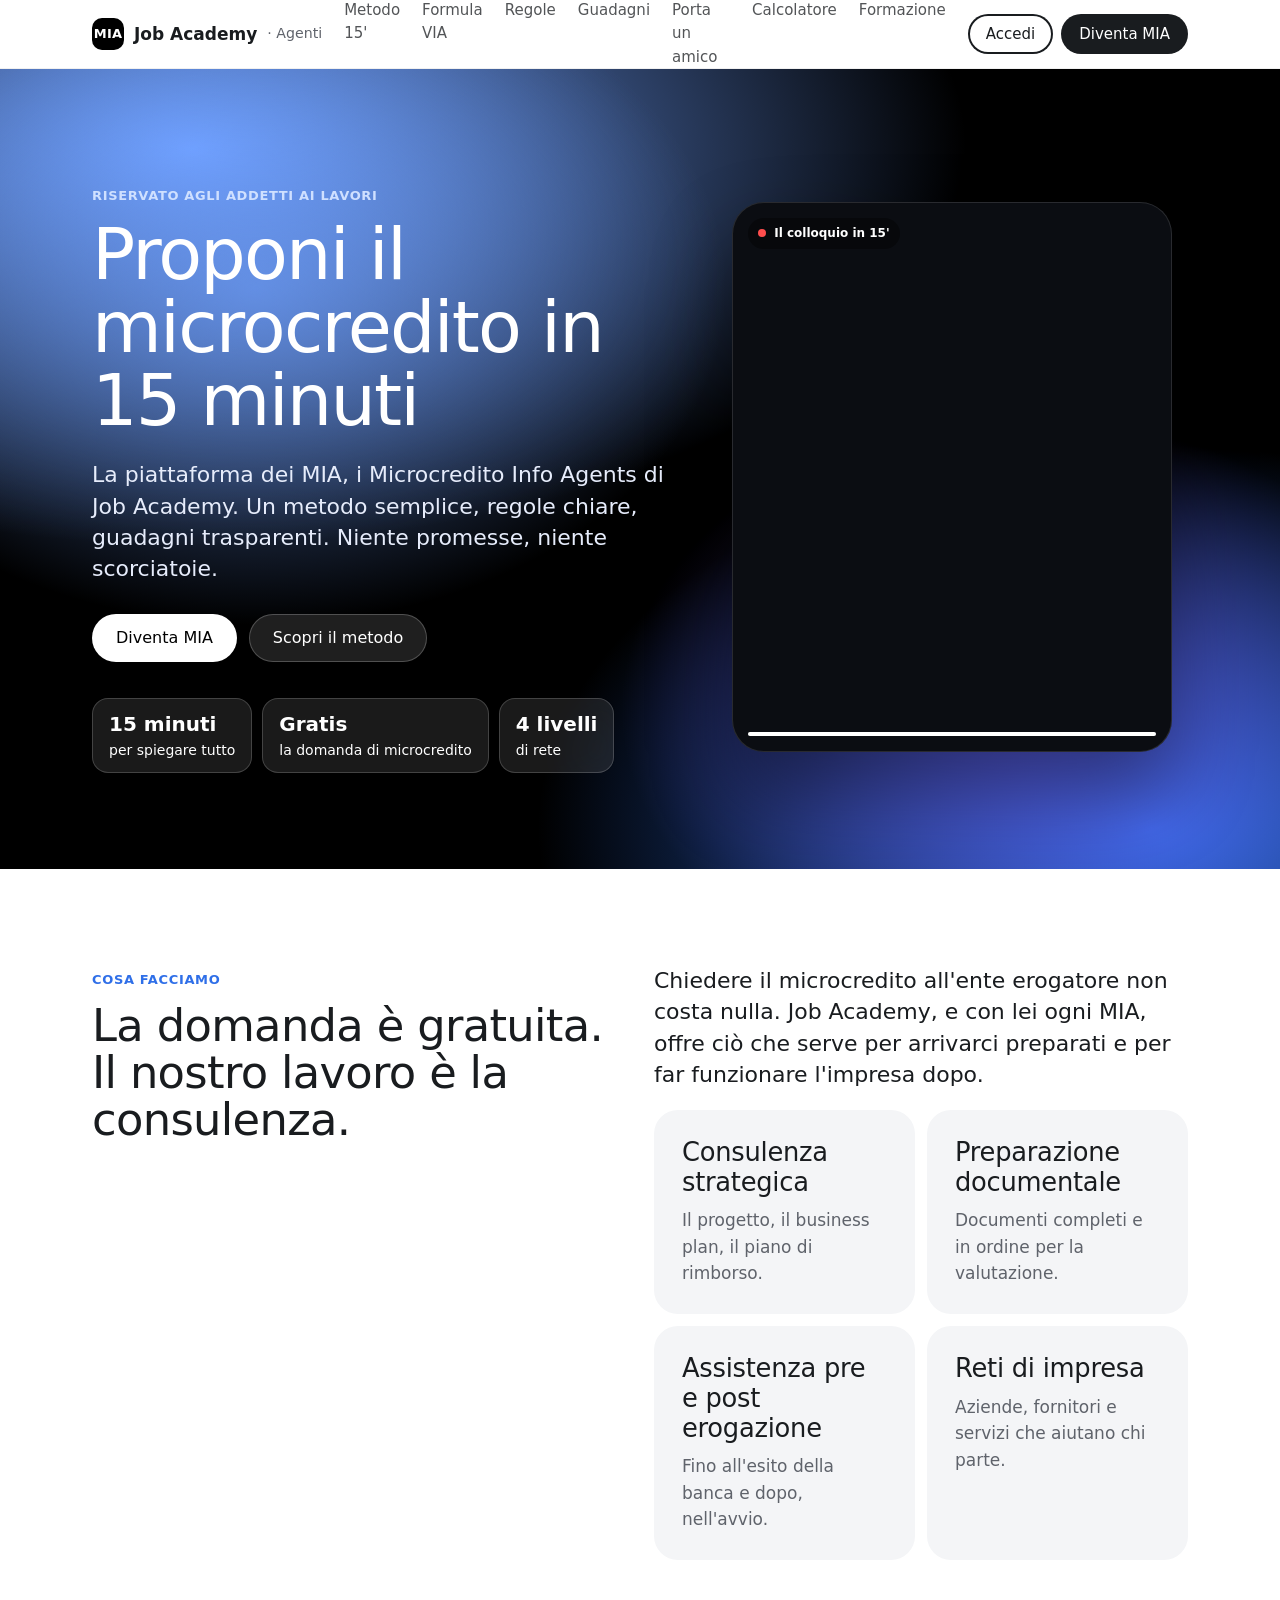
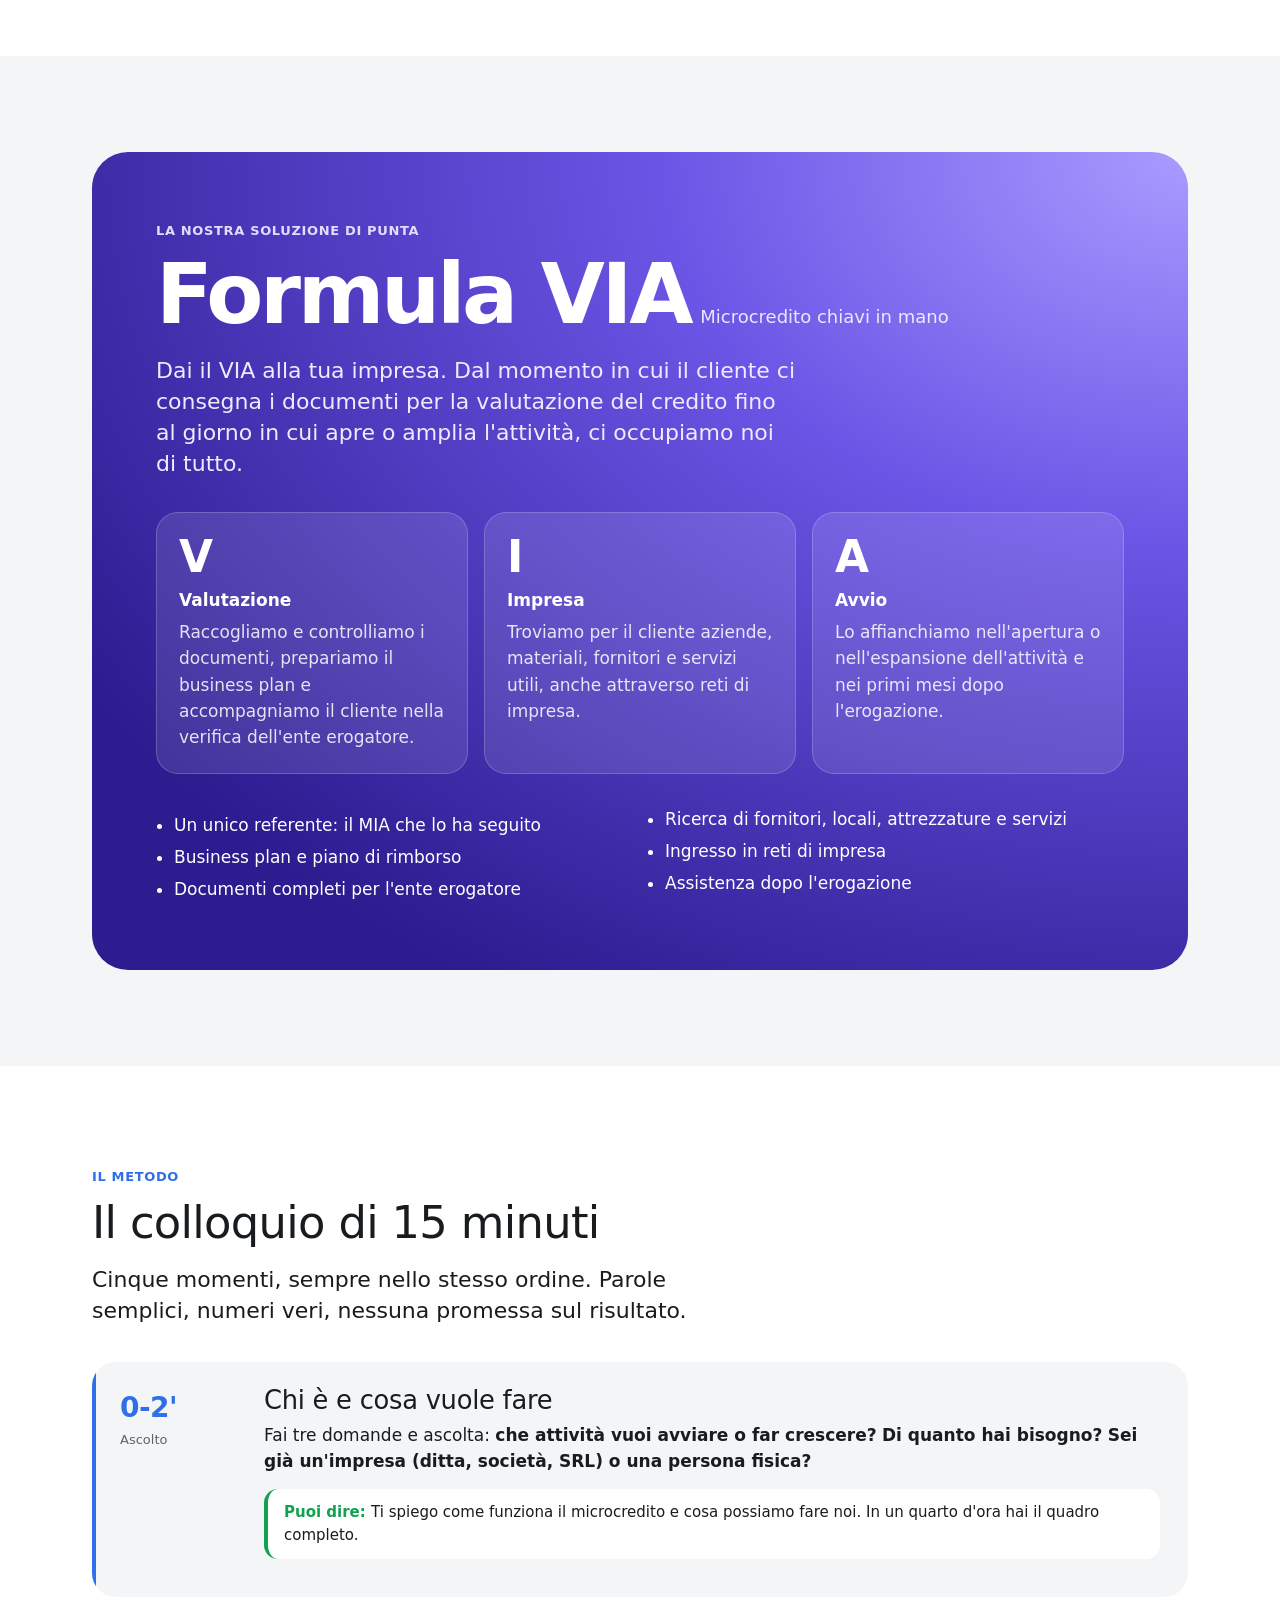
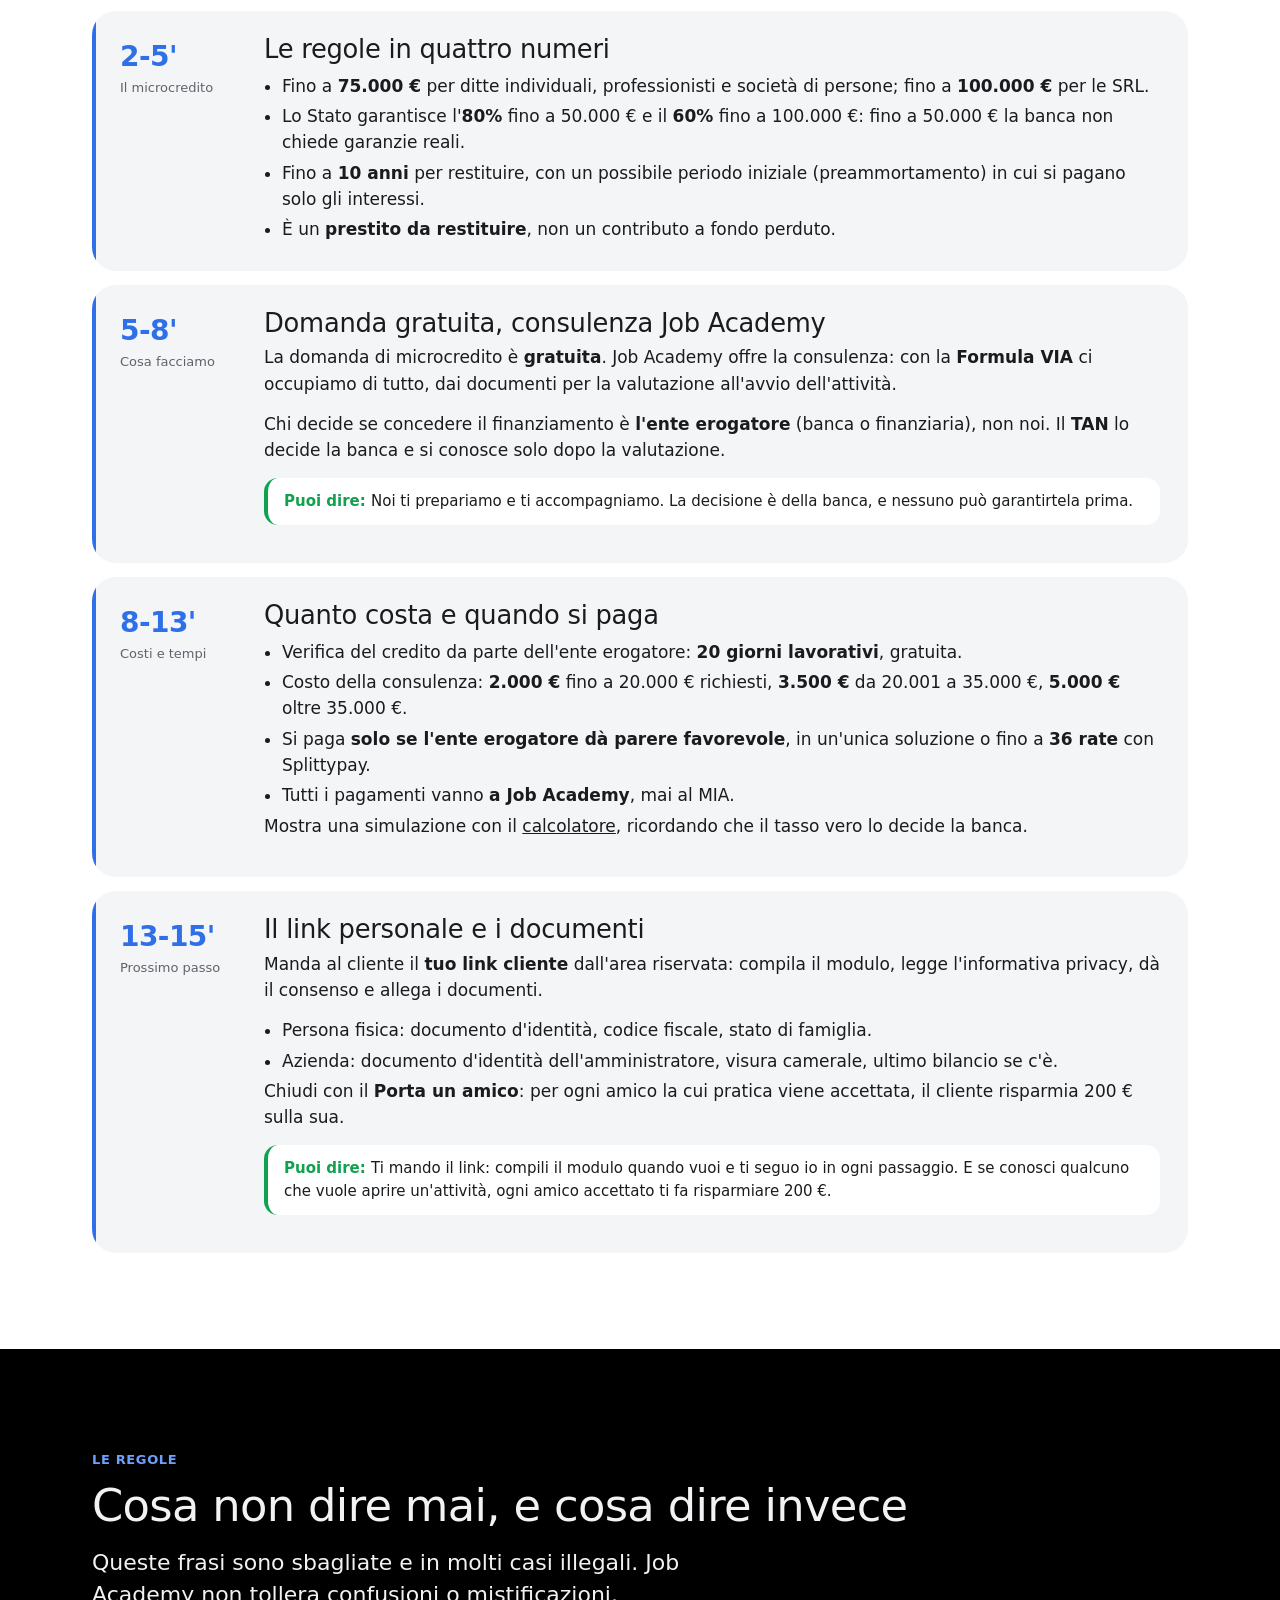
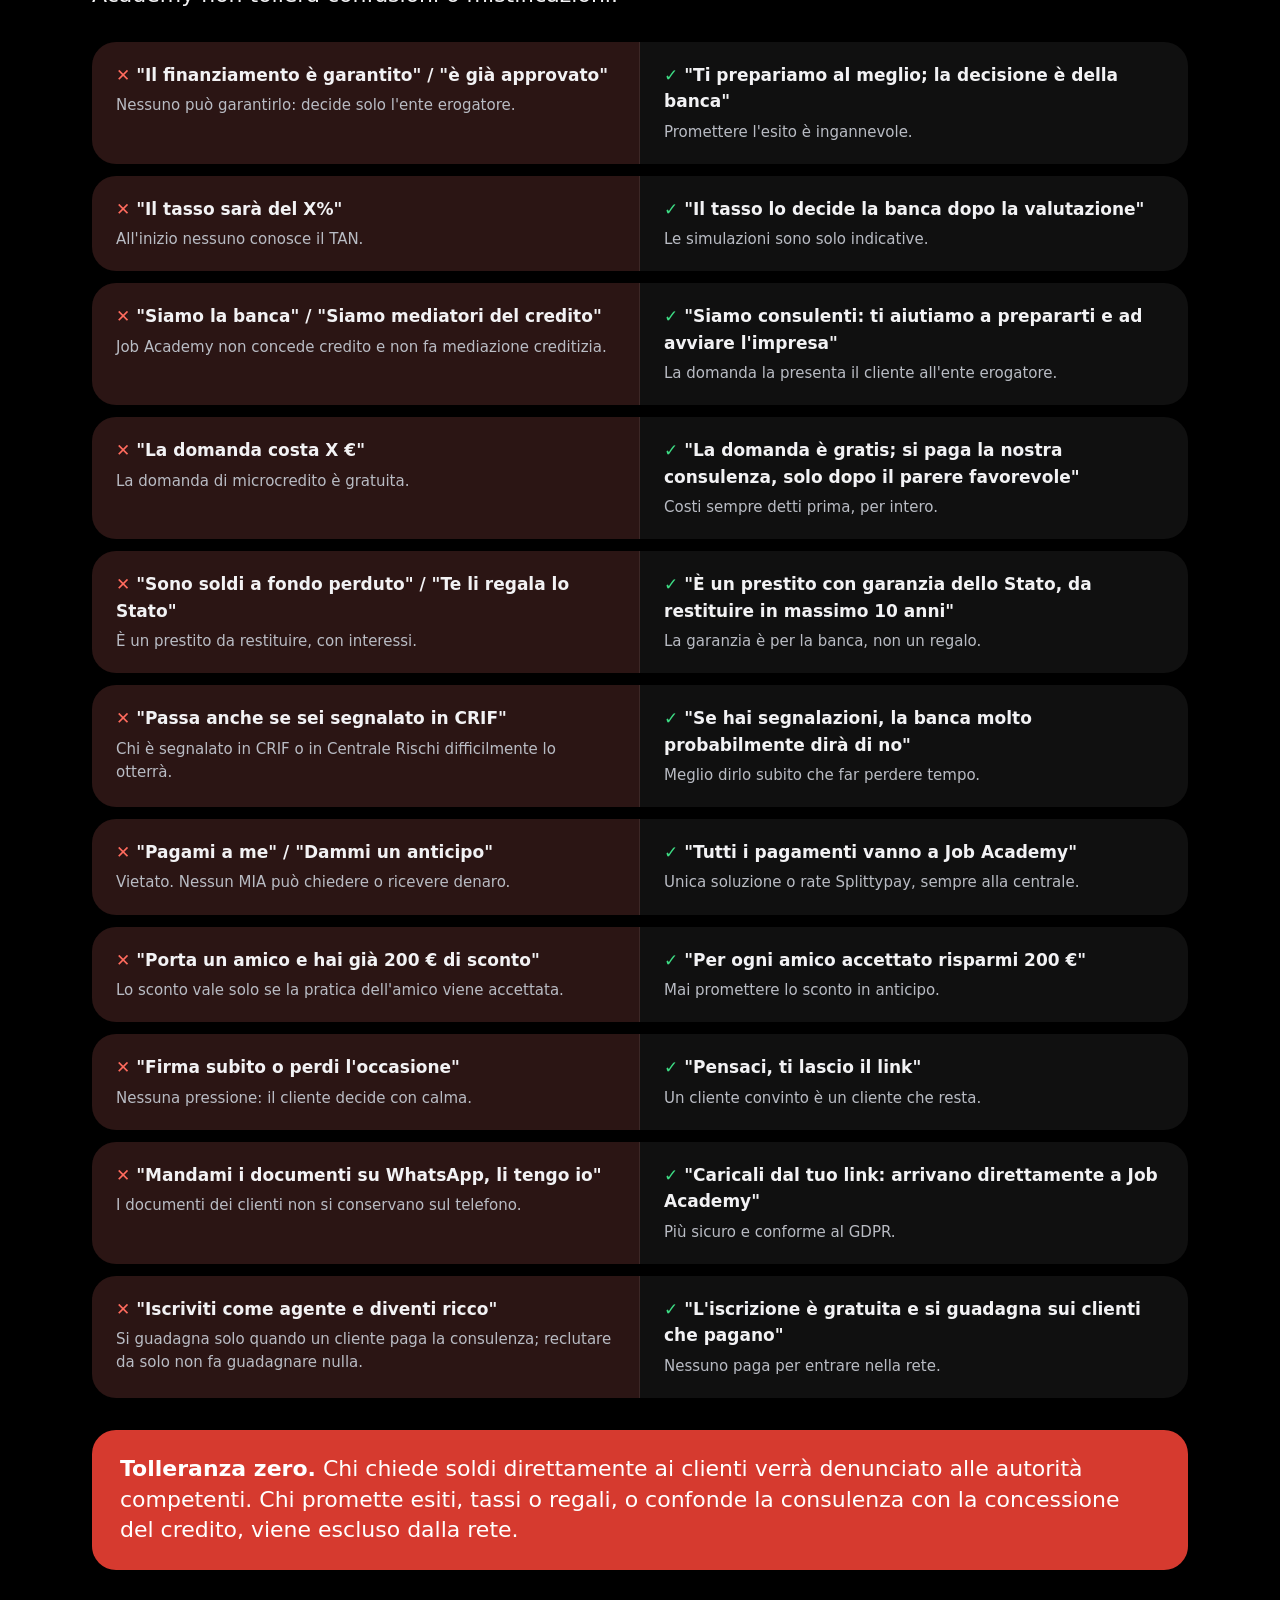
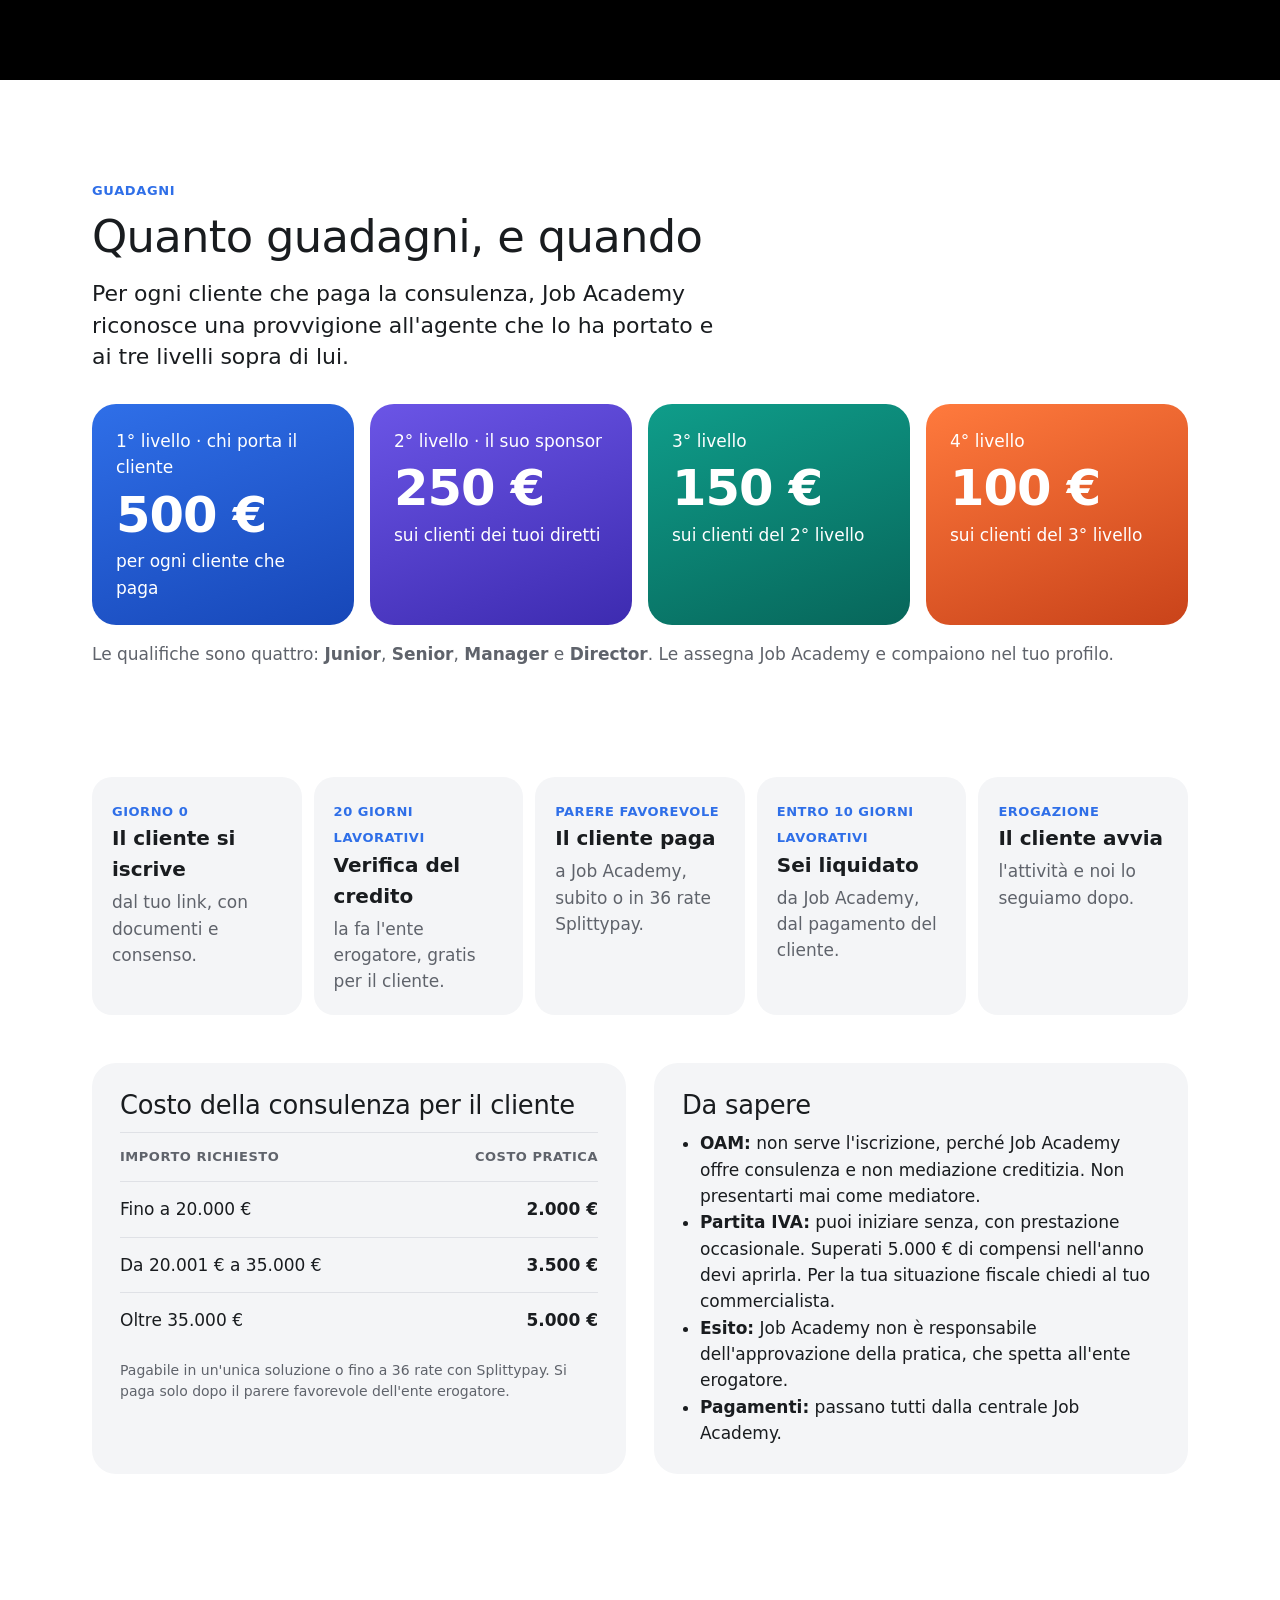
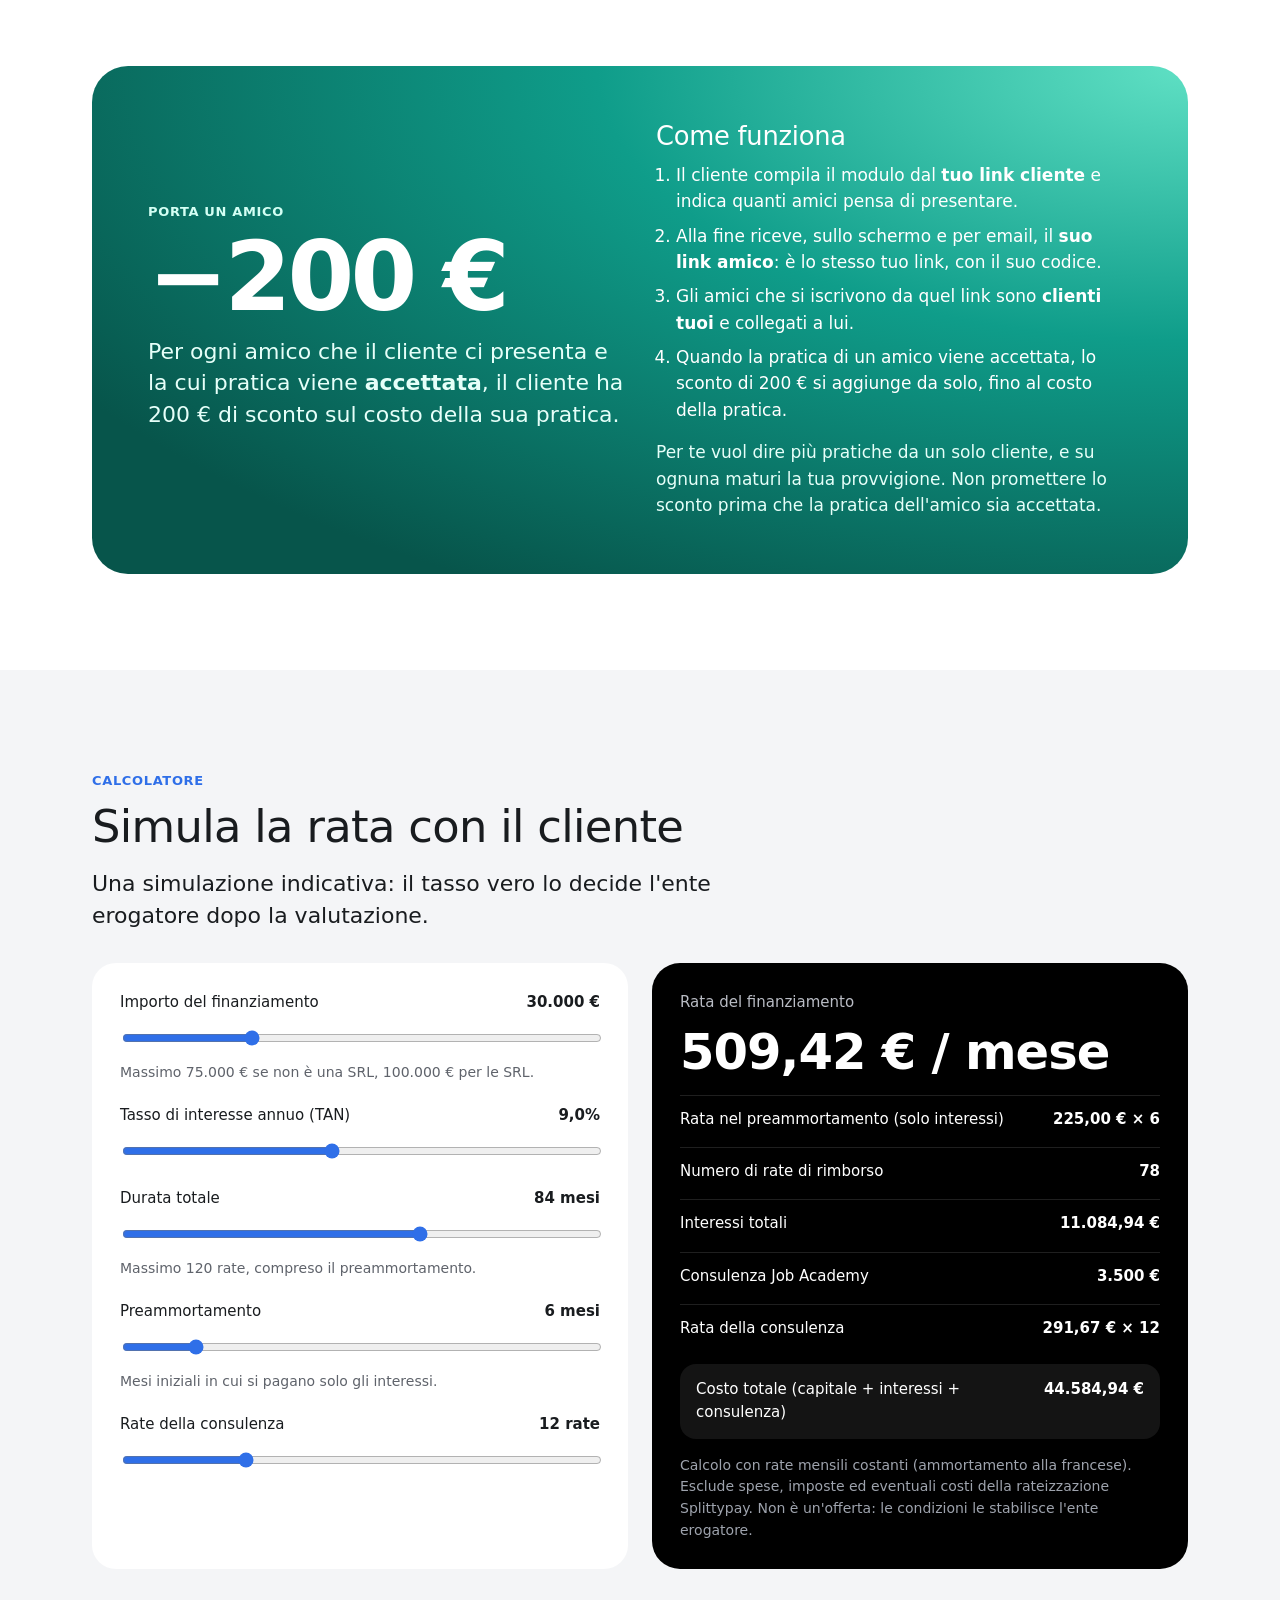
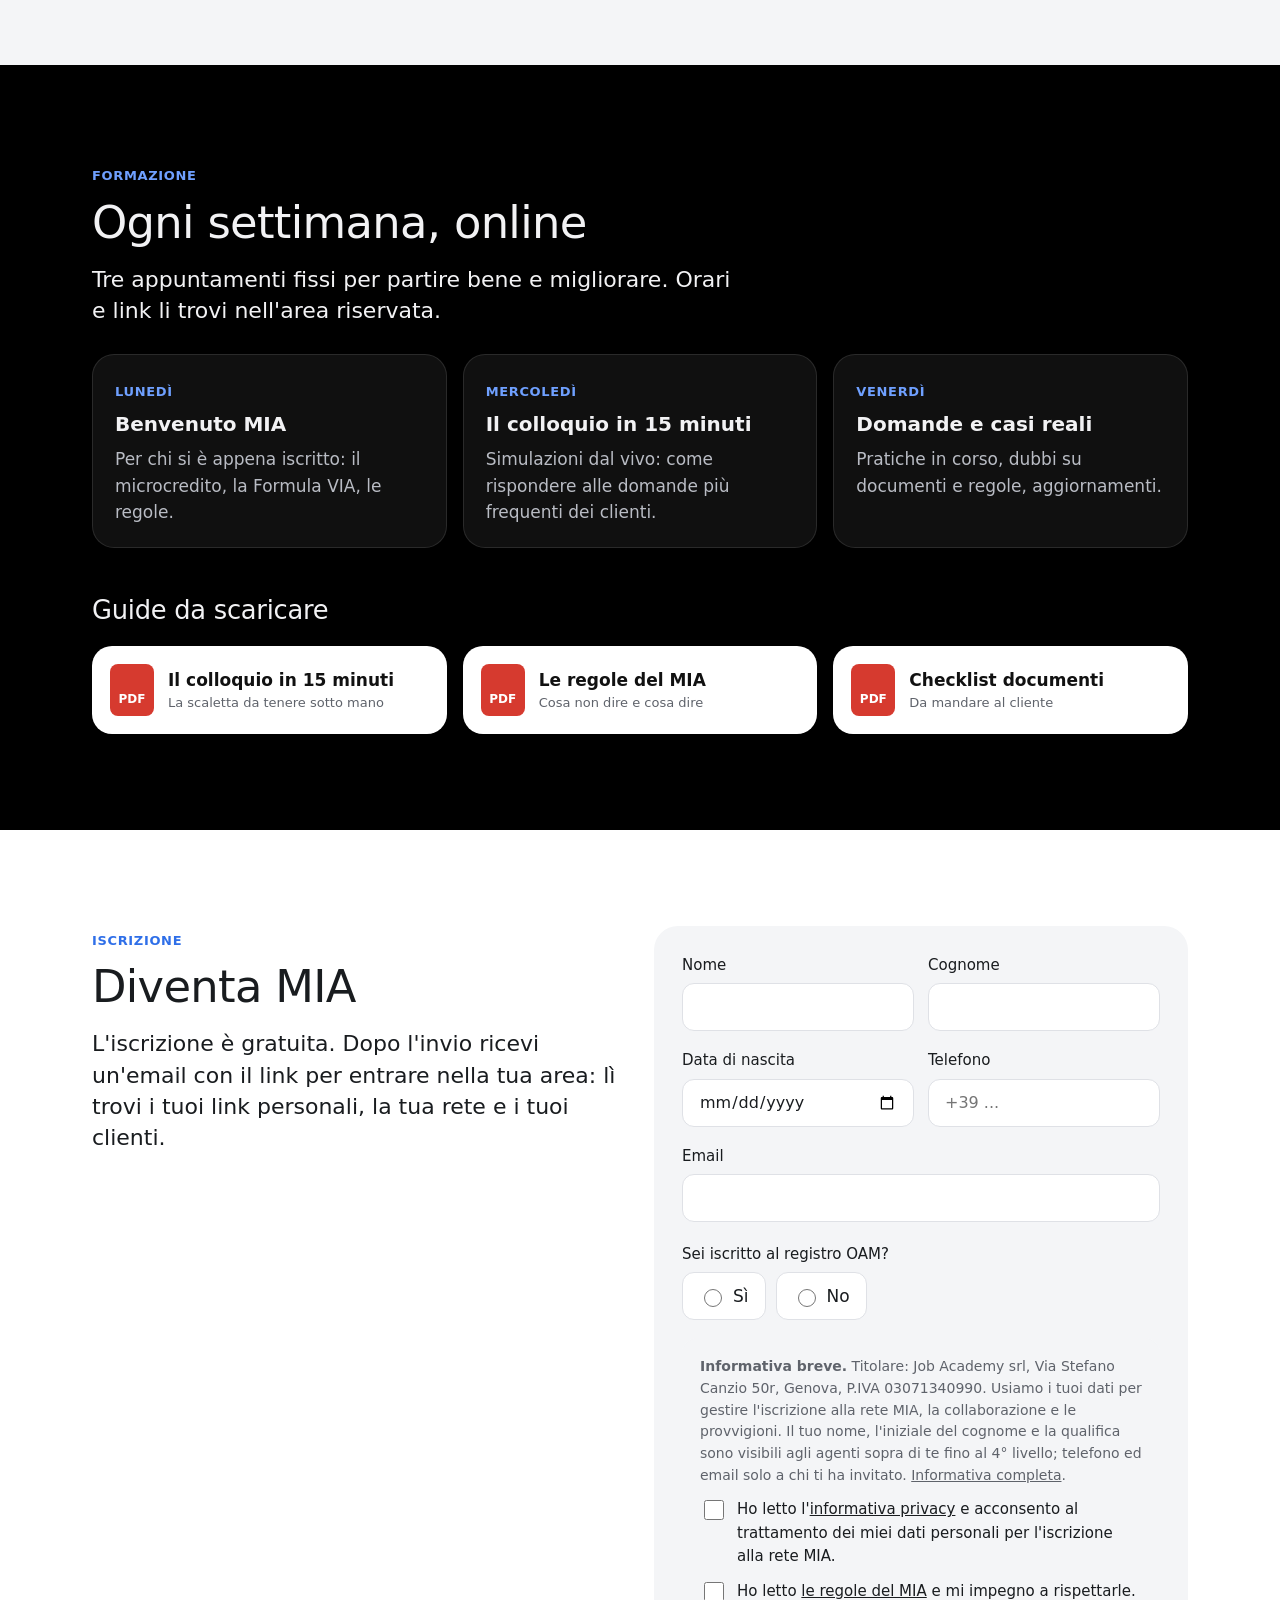
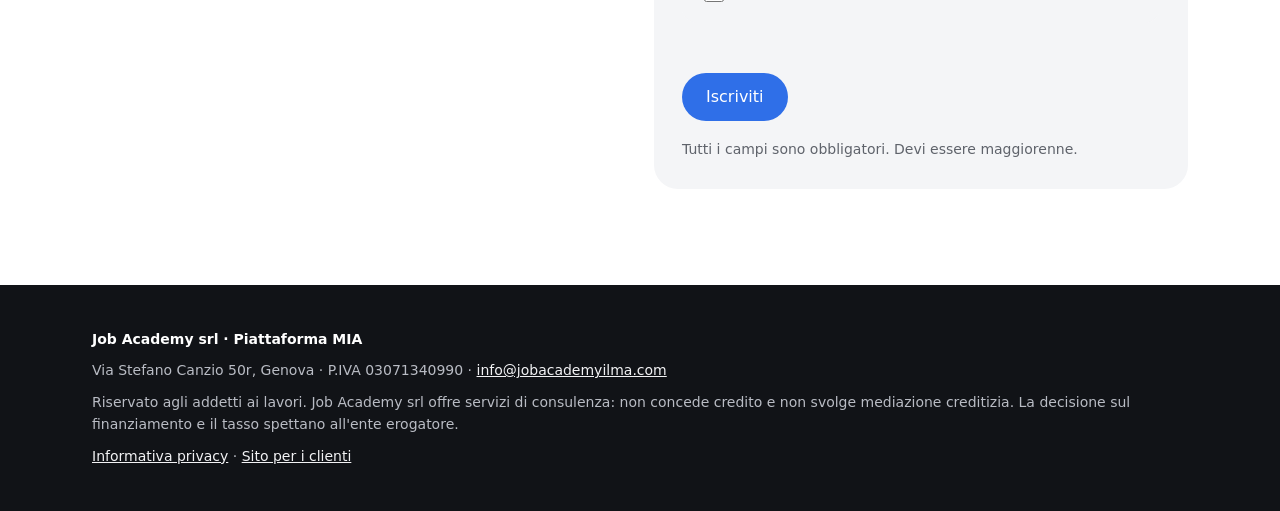
==== commit 357c70be: "Porta un amico (200 € di sconto per amico accettato), eliminazione clienti e agenti, totali provvigi" ====
--- a/index.html
+++ b/index.html
@@ -8,14 +8,14 @@
 <meta name="robots" content="noindex, nofollow">
 <meta name="theme-color" content="#000000">
 <link rel="icon" href="favicon.svg" type="image/svg+xml">
-<link rel="stylesheet" href="assets/styles.css?v=2">
+<link rel="stylesheet" href="assets/styles.css?v=5">
 </head>
 <body>
 <header class="nav">
   <div class="wrap">
     <a class="brand" href="#top"><span class="brand-mark" aria-hidden="true">MIA</span>Job Academy <small>· Agenti</small></a>
     <nav class="nav-links" aria-label="Sezioni">
-      <a href="#metodo">Metodo 15'</a><a href="#via">Formula VIA</a><a href="#regole">Regole</a><a href="#guadagni">Guadagni</a><a href="#calcolatore">Calcolatore</a><a href="#formazione">Formazione</a>
+      <a href="#metodo">Metodo 15'</a><a href="#via">Formula VIA</a><a href="#regole">Regole</a><a href="#guadagni">Guadagni</a><a href="#porta-un-amico">Porta un amico</a><a href="#calcolatore">Calcolatore</a><a href="#formazione">Formazione</a>
     </nav>
     <div class="nav-cta"><a class="btn btn-sm btn-outline" href="accedi.html">Accedi</a><a class="btn btn-sm" href="#iscriviti">Diventa MIA</a></div>
   </div>
@@ -103,7 +103,7 @@
         <div class="tstep"><div class="min">2-5'<small>Il microcredito</small></div><div><h3>Le regole in quattro numeri</h3><ul><li>Fino a <strong>75.000 €</strong> per ditte individuali, professionisti e società di persone; fino a <strong>100.000 €</strong> per le SRL.</li><li>Lo Stato garantisce l'<strong>80%</strong> fino a 50.000 € e il <strong>60%</strong> fino a 100.000 €: fino a 50.000 € la banca non chiede garanzie reali.</li><li>Fino a <strong>10 anni</strong> per restituire, con un possibile periodo iniziale (preammortamento) in cui si pagano solo gli interessi.</li><li>È un <strong>prestito da restituire</strong>, non un contributo a fondo perduto.</li></ul></div></div>
         <div class="tstep"><div class="min">5-8'<small>Cosa facciamo</small></div><div><h3>Domanda gratuita, consulenza Job Academy</h3><p>La domanda di microcredito è <strong>gratuita</strong>. Job Academy offre la consulenza: con la <strong>Formula VIA</strong> ci occupiamo di tutto, dai documenti per la valutazione all'avvio dell'attività.</p><p>Chi decide se concedere il finanziamento è <strong>l'ente erogatore</strong> (banca o finanziaria), non noi. Il <strong>TAN</strong> lo decide la banca e si conosce solo dopo la valutazione.</p><p class="say">Noi ti prepariamo e ti accompagniamo. La decisione è della banca, e nessuno può garantirtela prima.</p></div></div>
         <div class="tstep"><div class="min">8-13'<small>Costi e tempi</small></div><div><h3>Quanto costa e quando si paga</h3><ul><li>Verifica del credito da parte dell'ente erogatore: <strong>20 giorni lavorativi</strong>, gratuita.</li><li>Costo della consulenza: <strong>2.000 €</strong> fino a 20.000 € richiesti, <strong>3.500 €</strong> da 20.001 a 35.000 €, <strong>5.000 €</strong> oltre 35.000 €.</li><li>Si paga <strong>solo se l'ente erogatore dà parere favorevole</strong>, in un'unica soluzione o fino a <strong>36 rate</strong> con Splittypay.</li><li>Tutti i pagamenti vanno <strong>a Job Academy</strong>, mai al MIA.</li></ul><p>Mostra una simulazione con il <a href="#calcolatore">calcolatore</a>, ricordando che il tasso vero lo decide la banca.</p></div></div>
-        <div class="tstep"><div class="min">13-15'<small>Prossimo passo</small></div><div><h3>Il link personale e i documenti</h3><p>Manda al cliente il <strong>tuo link cliente</strong> dall'area riservata: compila il modulo, legge l'informativa privacy, dà il consenso e allega i documenti.</p><ul><li>Persona fisica: documento d'identità, codice fiscale, stato di famiglia.</li><li>Azienda: documento d'identità dell'amministratore, visura camerale, ultimo bilancio se c'è.</li></ul><p class="say">Ti mando il link: compili il modulo quando vuoi e ti seguo io in ogni passaggio.</p></div></div>
+        <div class="tstep"><div class="min">13-15'<small>Prossimo passo</small></div><div><h3>Il link personale e i documenti</h3><p>Manda al cliente il <strong>tuo link cliente</strong> dall'area riservata: compila il modulo, legge l'informativa privacy, dà il consenso e allega i documenti.</p><ul><li>Persona fisica: documento d'identità, codice fiscale, stato di famiglia.</li><li>Azienda: documento d'identità dell'amministratore, visura camerale, ultimo bilancio se c'è.</li></ul><p>Chiudi con il <strong>Porta un amico</strong>: per ogni amico la cui pratica viene accettata, il cliente risparmia 200 € sulla sua.</p><p class="say">Ti mando il link: compili il modulo quando vuoi e ti seguo io in ogni passaggio. E se conosci qualcuno che vuole aprire un'attività, ogni amico accettato ti fa risparmiare 200 €.</p></div></div>
       </div>
     </div>
   </section>
@@ -121,6 +121,7 @@
         <div class="rule reveal"><div class="no"><b>"Sono soldi a fondo perduto" / "Te li regala lo Stato"</b><p>È un prestito da restituire, con interessi.</p></div><div class="yes"><b>"È un prestito con garanzia dello Stato, da restituire in massimo 10 anni"</b><p>La garanzia è per la banca, non un regalo.</p></div></div>
         <div class="rule reveal"><div class="no"><b>"Passa anche se sei segnalato in CRIF"</b><p>Chi è segnalato in CRIF o in Centrale Rischi difficilmente lo otterrà.</p></div><div class="yes"><b>"Se hai segnalazioni, la banca molto probabilmente dirà di no"</b><p>Meglio dirlo subito che far perdere tempo.</p></div></div>
         <div class="rule reveal"><div class="no"><b>"Pagami a me" / "Dammi un anticipo"</b><p>Vietato. Nessun MIA può chiedere o ricevere denaro.</p></div><div class="yes"><b>"Tutti i pagamenti vanno a Job Academy"</b><p>Unica soluzione o rate Splittypay, sempre alla centrale.</p></div></div>
+        <div class="rule reveal"><div class="no"><b>"Porta un amico e hai già 200 € di sconto"</b><p>Lo sconto vale solo se la pratica dell'amico viene accettata.</p></div><div class="yes"><b>"Per ogni amico accettato risparmi 200 €"</b><p>Mai promettere lo sconto in anticipo.</p></div></div>
         <div class="rule reveal"><div class="no"><b>"Firma subito o perdi l'occasione"</b><p>Nessuna pressione: il cliente decide con calma.</p></div><div class="yes"><b>"Pensaci, ti lascio il link"</b><p>Un cliente convinto è un cliente che resta.</p></div></div>
         <div class="rule reveal"><div class="no"><b>"Mandami i documenti su WhatsApp, li tengo io"</b><p>I documenti dei clienti non si conservano sul telefono.</p></div><div class="yes"><b>"Caricali dal tuo link: arrivano direttamente a Job Academy"</b><p>Più sicuro e conforme al GDPR.</p></div></div>
         <div class="rule reveal"><div class="no"><b>"Iscriviti come agente e diventi ricco"</b><p>Si guadagna solo quando un cliente paga la consulenza; reclutare da solo non fa guadagnare nulla.</p></div><div class="yes"><b>"L'iscrizione è gratuita e si guadagna sui clienti che pagano"</b><p>Nessuno paga per entrare nella rete.</p></div></div>
@@ -175,6 +176,28 @@
     </div>
   </section>
 
+  <section id="porta-un-amico">
+    <div class="wrap">
+      <div class="friend reveal">
+        <div>
+          <p class="kicker" style="color:#d4fff4">Porta un amico</p>
+          <div class="big">−200 €</div>
+          <p class="lead" style="color:#e6fff9;margin-top:16px">Per ogni amico che il cliente ci presenta e la cui pratica viene <strong>accettata</strong>, il cliente ha 200 € di sconto sul costo della sua pratica.</p>
+        </div>
+        <div>
+          <h3>Come funziona</h3>
+          <ol>
+            <li>Il cliente compila il modulo dal <strong>tuo link cliente</strong> e indica quanti amici pensa di presentare.</li>
+            <li>Alla fine riceve, sullo schermo e per email, il <strong>suo link amico</strong>: è lo stesso tuo link, con il suo codice.</li>
+            <li>Gli amici che si iscrivono da quel link sono <strong>clienti tuoi</strong> e collegati a lui.</li>
+            <li>Quando la pratica di un amico viene accettata, lo sconto di 200 € si aggiunge da solo, fino al costo della pratica.</li>
+          </ol>
+          <p style="margin:16px 0 0;color:#e6fff9">Per te vuol dire più pratiche da un solo cliente, e su ognuna maturi la tua provvigione. Non promettere lo sconto prima che la pratica dell'amico sia accettata.</p>
+        </div>
+      </div>
+    </div>
+  </section>
+
   <section id="calcolatore" class="soft">
     <div class="wrap">
       <p class="kicker reveal">Calcolatore</p>
@@ -230,8 +253,7 @@
         <p id="invited" hidden></p>
       </div>
       <div class="card reveal" id="reg-card">
-        <form id="reg" novalidate>
-          <input type="text" name="sito" class="hp" tabindex="-1" autocomplete="off" aria-hidden="true">
+        <form id="reg" action="#" novalidate>
           <div class="row">
             <label class="f">Nome<input type="text" name="nome" autocomplete="given-name" required></label>
             <label class="f">Cognome<input type="text" name="cognome" autocomplete="family-name" required></label>
@@ -267,9 +289,9 @@
   </div>
 </footer>
 
-<script src="config.js?v=2"></script>
+<script src="config.js?v=5"></script>
 <script src="vendor/supabase.js"></script>
-<script src="assets/common.js?v=2"></script>
-<script src="assets/home.js?v=2"></script>
+<script src="assets/common.js?v=5"></script>
+<script src="assets/home.js?v=5"></script>
 </body>
 </html>
--- a/assets/styles.css
+++ b/assets/styles.css
@@ -296,3 +296,18 @@
 }
 .hp { position: absolute; left: -9999px; }
 .wa-float { position: fixed; right: 18px; bottom: 18px; z-index: 60; width: 54px; height: 54px; border-radius: 50%; background: #25d366; display: grid; place-items: center; box-shadow: 0 8px 24px #0000004d; }
+
+/* porta un amico */
+.amico-box { margin: 0; padding: 16px 18px; border-radius: 16px; color: #fff; background: radial-gradient(120% 140% at 100% 0%, #5fe0c4 0%, #0f9d8a 55%, #07665a 100%); }
+.amico-share { margin-top: 16px; padding: 22px; border-radius: 20px; background: var(--surface); }
+.amico-share h3 { margin-bottom: 6px; }
+.friend { border-radius: 36px; padding: clamp(28px, 5vw, 56px); color: #fff; background: radial-gradient(120% 120% at 100% 0%, #5fe0c4 0%, #0f9d8a 45%, #07554b 100%); display: grid; grid-template-columns: 1fr 1fr; gap: 32px; align-items: center; }
+.friend .big { font-size: clamp(56px, 2rem + 5vw, 120px); font-weight: 700; letter-spacing: -.04em; line-height: .9; }
+.friend ol { margin: 0; padding-left: 20px; } .friend li { margin: 8px 0; }
+@media (max-width: 860px) { .friend { grid-template-columns: 1fr; } }
+.sum { display: grid; grid-template-columns: repeat(4, 1fr); gap: 12px; margin-bottom: 16px; }
+.sum .card { padding: 18px 20px; } .sum b { display: block; font-size: 26px; font-weight: 600; font-variant-numeric: tabular-nums; }
+@media (max-width: 900px) { .sum { grid-template-columns: 1fr 1fr; } }
+.btn-danger { background: #d63a2f; }
+
+[hidden] { display: none !important; }
